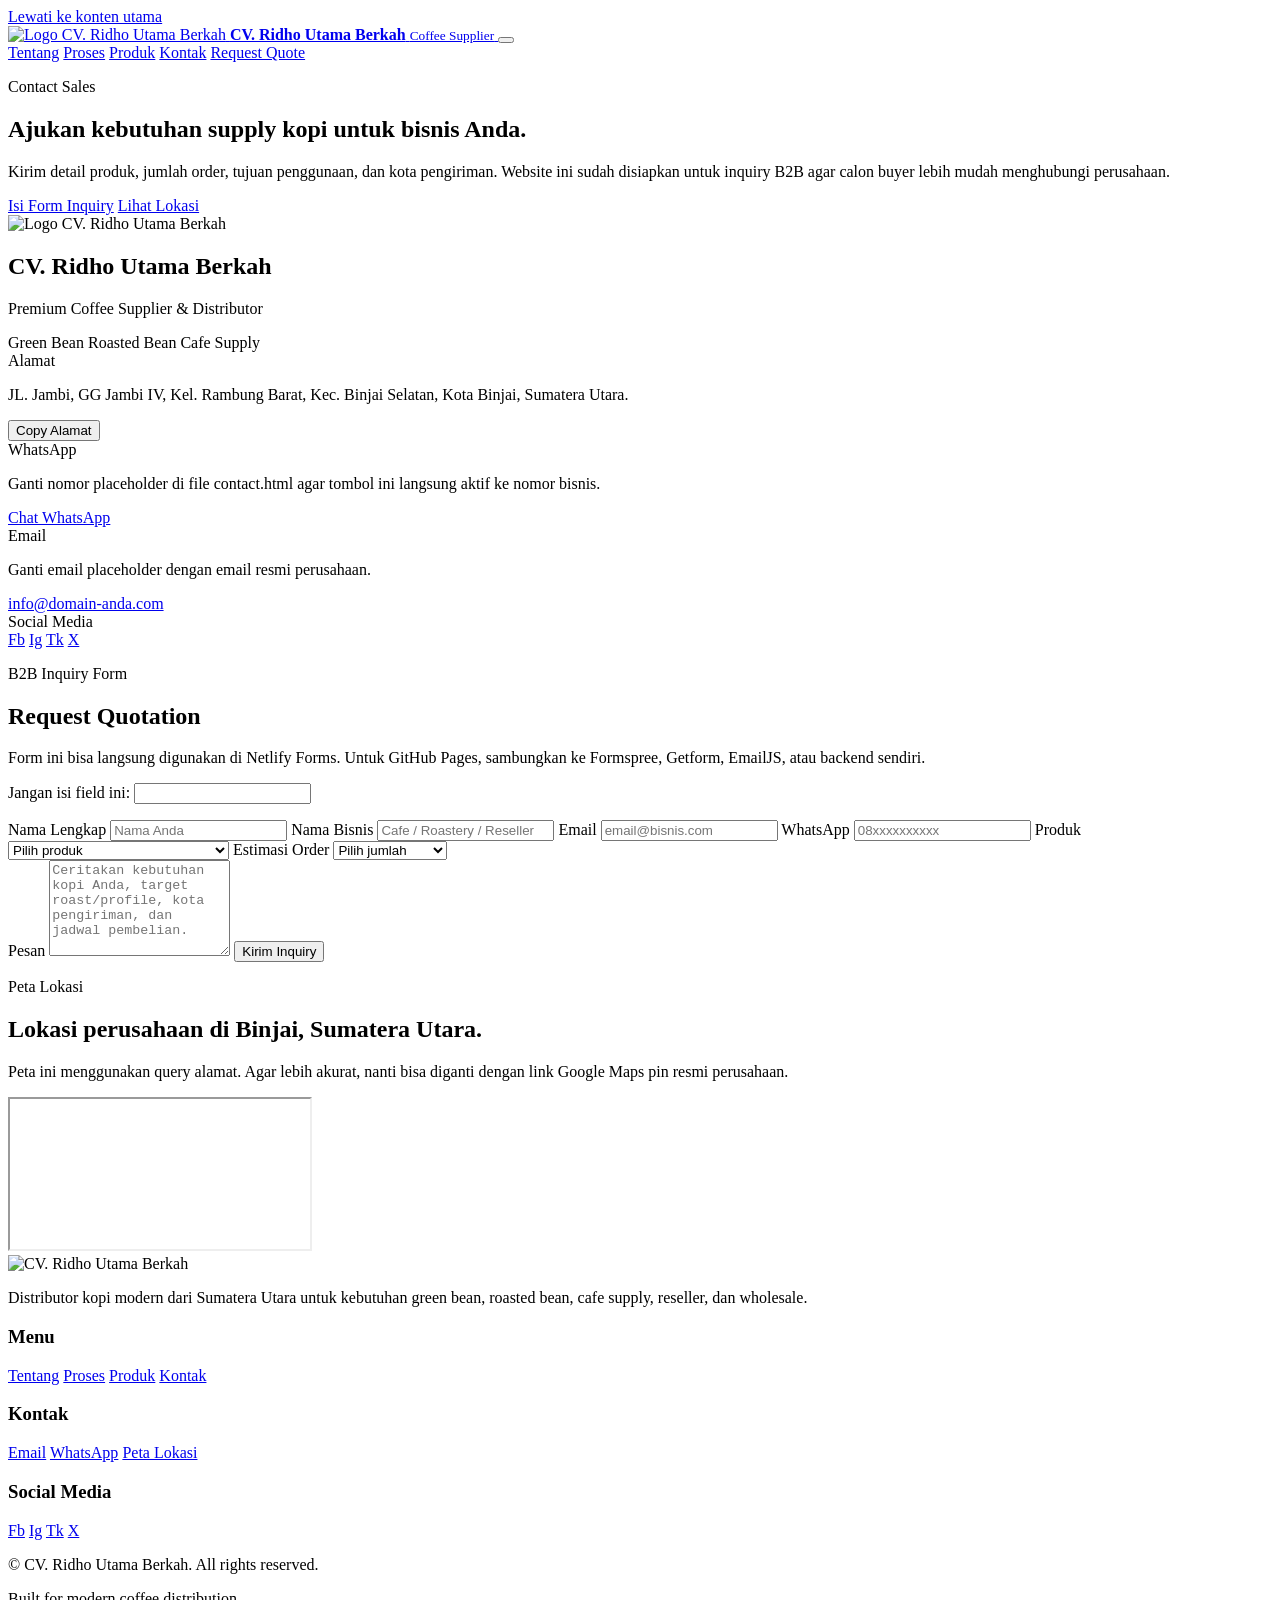
==== contact.html @ 1b7e78dc "Add files via upload" ====
<!doctype html>
<html lang="id">
<head>
  <meta charset="utf-8">
  <meta name="viewport" content="width=device-width, initial-scale=1">
  <title>Kontak CV. Ridho Utama Berkah | Supplier & Distributor Kopi</title>
  <meta name="description" content="Hubungi CV. Ridho Utama Berkah untuk inquiry green bean, roasted bean, cafe supply, reseller, wholesale, dan kebutuhan distribusi kopi dari Sumatera Utara.">
  <meta name="robots" content="index, follow">
  <meta name="theme-color" content="#090503">
  <link rel="canonical" href="https://domain-anda.com/contact.html">
  <link rel="icon" type="image/png" sizes="32x32" href="assets/images/favicon-32.png">
  <link rel="apple-touch-icon" href="assets/images/apple-touch-icon.png">
  <link rel="manifest" href="site.webmanifest">
  <meta property="og:type" content="website">
  <meta property="og:title" content="Kontak CV. Ridho Utama Berkah">
  <meta property="og:description" content="Ajukan kebutuhan supply kopi untuk cafe, roastery, reseller, dan wholesale.">
  <meta property="og:image" content="assets/images/og-image.jpg">
  <link rel="preconnect" href="https://fonts.googleapis.com">
  <link rel="preconnect" href="https://fonts.gstatic.com" crossorigin>
  <link href="https://fonts.googleapis.com/css2?family=Manrope:wght@400;500;600;700;800&family=Playfair+Display:wght@700;800&display=swap" rel="stylesheet">
  <link rel="stylesheet" href="assets/css/styles.css">
</head>
<body class="contact-page">
  <a class="skip-link" href="#konten">Lewati ke konten utama</a>
  <div class="noise" aria-hidden="true"></div>
  <div class="cursor-glow" aria-hidden="true"></div>
  <div class="scroll-progress" aria-hidden="true"><span></span></div>

  <header class="site-header" id="siteHeader">
    <nav class="navbar container" aria-label="Navigasi utama">
      <a class="brand" href="index.html" aria-label="CV. Ridho Utama Berkah home">
        <img src="assets/images/logo-navbar.png" alt="Logo CV. Ridho Utama Berkah" width="54" height="54">
        <span>
          <strong>CV. Ridho Utama Berkah</strong>
          <small>Coffee Supplier</small>
        </span>
      </a>

      <button class="nav-toggle" type="button" aria-label="Buka menu" aria-controls="mainMenu" aria-expanded="false">
        <span></span><span></span><span></span>
      </button>

      <div class="nav-menu" id="mainMenu">
        <a href="index.html#tentang">Tentang</a>
        <a href="index.html#proses">Proses</a>
        <a href="index.html#produk">Produk</a>
        <a href="contact.html" aria-current="page">Kontak</a>
        <a class="btn btn-small btn-outline" href="#inquiry">Request Quote</a>
      </div>
    </nav>
  </header>

  <main id="konten">
    <section class="page-hero">
      <div class="hero-beans" aria-hidden="true">
        <span></span><span></span><span></span><span></span>
      </div>
      <div class="container page-hero-grid">
        <div data-reveal="up">
          <p class="eyebrow"><span></span> Contact Sales</p>
          <h1>Ajukan kebutuhan supply kopi untuk bisnis Anda.</h1>
          <p>Kirim detail produk, jumlah order, tujuan penggunaan, dan kota pengiriman. Website ini sudah disiapkan untuk inquiry B2B agar calon buyer lebih mudah menghubungi perusahaan.</p>
          <div class="hero-actions">
            <a class="btn btn-primary magnetic" href="#inquiry">Isi Form Inquiry</a>
            <a class="btn btn-ghost magnetic" href="#map">Lihat Lokasi</a>
          </div>
        </div>
        <div class="contact-hero-card tilt-card" data-reveal="scale">
          <img src="assets/images/logo-mark.png" alt="Logo CV. Ridho Utama Berkah" width="160" height="160">
          <h2>CV. Ridho Utama Berkah</h2>
          <p>Premium Coffee Supplier & Distributor</p>
          <div class="mini-list">
            <span>Green Bean</span>
            <span>Roasted Bean</span>
            <span>Cafe Supply</span>
          </div>
        </div>
      </div>
    </section>

    <section class="section contact-section">
      <div class="container contact-layout">
        <aside class="contact-sidebar" data-reveal="up">
          <div class="contact-card">
            <span>Alamat</span>
            <p id="addressText">JL. Jambi, GG Jambi IV, Kel. Rambung Barat, Kec. Binjai Selatan, Kota Binjai, Sumatera Utara.</p>
            <button class="copy-btn" type="button" data-copy="#addressText">Copy Alamat</button>
          </div>
          <div class="contact-card">
            <span>WhatsApp</span>
            <p>Ganti nomor placeholder di file contact.html agar tombol ini langsung aktif ke nomor bisnis.</p>
            <a class="text-link" href="https://wa.me/6281234567890?text=Halo%20CV.%20Ridho%20Utama%20Berkah,%20saya%20ingin%20bertanya%20tentang%20supply%20kopi." target="_blank" rel="noopener">Chat WhatsApp</a>
          </div>
          <div class="contact-card">
            <span>Email</span>
            <p>Ganti email placeholder dengan email resmi perusahaan.</p>
            <a class="text-link" href="mailto:info@domain-anda.com">info@domain-anda.com</a>
          </div>
          <div class="contact-card">
            <span>Social Media</span>
            <div class="socials socials-large">
              <a href="#" aria-label="Facebook">Fb</a>
              <a href="#" aria-label="Instagram">Ig</a>
              <a href="#" aria-label="TikTok">Tk</a>
              <a href="#" aria-label="Twitter X">X</a>
            </div>
          </div>
        </aside>

        <section class="inquiry-panel" id="inquiry" data-reveal="up">
          <p class="eyebrow"><span></span> B2B Inquiry Form</p>
          <h2>Request Quotation</h2>
          <p>Form ini bisa langsung digunakan di Netlify Forms. Untuk GitHub Pages, sambungkan ke Formspree, Getform, EmailJS, atau backend sendiri.</p>

          <form class="inquiry-form" name="coffee-inquiry" method="POST" action="success.html" data-netlify="true" netlify-honeypot="bot-field">
            <input type="hidden" name="form-name" value="coffee-inquiry">
            <p class="hidden-field">
              <label>Jangan isi field ini: <input name="bot-field"></label>
            </p>

            <div class="form-grid">
              <label>
                Nama Lengkap
                <input type="text" name="name" placeholder="Nama Anda" required>
              </label>
              <label>
                Nama Bisnis
                <input type="text" name="business" placeholder="Cafe / Roastery / Reseller">
              </label>
              <label>
                Email
                <input type="email" name="email" placeholder="email@bisnis.com" required>
              </label>
              <label>
                WhatsApp
                <input type="tel" name="phone" placeholder="08xxxxxxxxxx" required>
              </label>
              <label>
                Produk
                <select name="product" id="productSelect" required>
                  <option value="">Pilih produk</option>
                  <option>Green Bean</option>
                  <option>Roasted Bean</option>
                  <option>Sumatra Mandheling Green Bean</option>
                  <option>Gayo Arabica</option>
                  <option>Cafe Blend</option>
                  <option>Wholesale Supply</option>
                  <option>Custom Request</option>
                </select>
              </label>
              <label>
                Estimasi Order
                <select name="quantity" required>
                  <option value="">Pilih jumlah</option>
                  <option>Di bawah 10 kg</option>
                  <option>10 - 50 kg</option>
                  <option>50 - 100 kg</option>
                  <option>100 - 500 kg</option>
                  <option>Di atas 500 kg</option>
                </select>
              </label>
            </div>

            <label>
              Pesan
              <textarea name="message" id="messageBox" rows="6" placeholder="Ceritakan kebutuhan kopi Anda, target roast/profile, kota pengiriman, dan jadwal pembelian." required></textarea>
            </label>

            <button class="btn btn-primary magnetic" type="submit">Kirim Inquiry</button>
          </form>
        </section>
      </div>
    </section>

    <section class="section map-section" id="map">
      <div class="container map-layout">
        <div class="section-header" data-reveal="up">
          <p class="eyebrow"><span></span> Peta Lokasi</p>
          <h2>Lokasi perusahaan di Binjai, Sumatera Utara.</h2>
          <p>Peta ini menggunakan query alamat. Agar lebih akurat, nanti bisa diganti dengan link Google Maps pin resmi perusahaan.</p>
        </div>
        <div class="map-frame large" data-reveal="scale">
          <iframe title="Peta lokasi CV. Ridho Utama Berkah" loading="lazy" referrerpolicy="no-referrer-when-downgrade" src="https://www.google.com/maps?q=JL.%20Jambi%20GG%20Jambi%20IV%20Rambung%20Barat%20Binjai%20Selatan%20Kota%20Binjai%20Sumatera%20Utara&output=embed"></iframe>
        </div>
      </div>
    </section>
  </main>

  <footer class="footer">
    <div class="container footer-grid">
      <div class="footer-brand">
        <img src="assets/images/footer-logo.png" alt="CV. Ridho Utama Berkah" width="220" height="56">
        <p>Distributor kopi modern dari Sumatera Utara untuk kebutuhan green bean, roasted bean, cafe supply, reseller, dan wholesale.</p>
      </div>
      <div>
        <h3>Menu</h3>
        <a href="index.html#tentang">Tentang</a>
        <a href="index.html#proses">Proses</a>
        <a href="index.html#produk">Produk</a>
        <a href="contact.html">Kontak</a>
      </div>
      <div>
        <h3>Kontak</h3>
        <a href="mailto:info@domain-anda.com">Email</a>
        <a href="https://wa.me/6281234567890" target="_blank" rel="noopener">WhatsApp</a>
        <a href="#map">Peta Lokasi</a>
      </div>
      <div>
        <h3>Social Media</h3>
        <div class="socials">
          <a href="#" aria-label="Facebook">Fb</a>
          <a href="#" aria-label="Instagram">Ig</a>
          <a href="#" aria-label="TikTok">Tk</a>
          <a href="#" aria-label="Twitter X">X</a>
        </div>
      </div>
    </div>
    <div class="container footer-bottom">
      <p>&copy; <span id="year"></span> CV. Ridho Utama Berkah. All rights reserved.</p>
      <p>Built for modern coffee distribution.</p>
    </div>
  </footer>

  <script src="assets/js/main.js" defer></script>
</body>
</html>
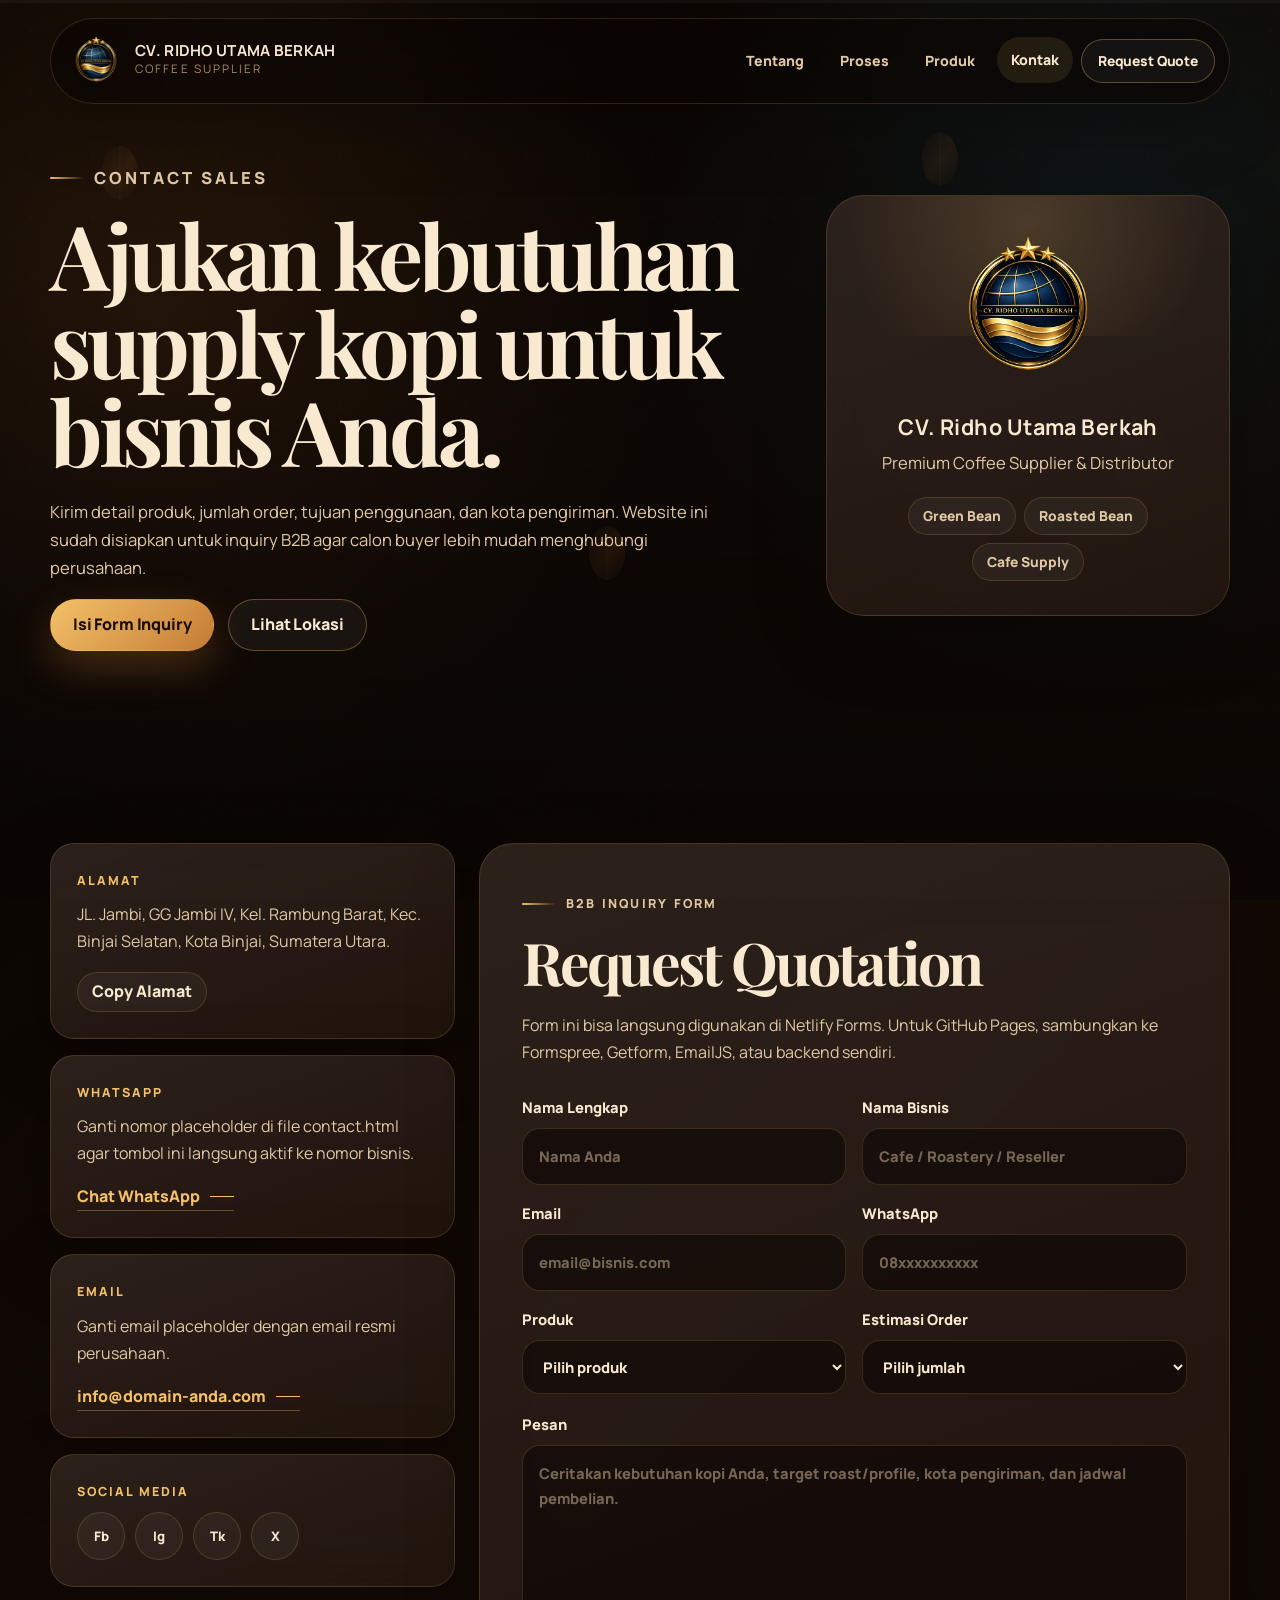
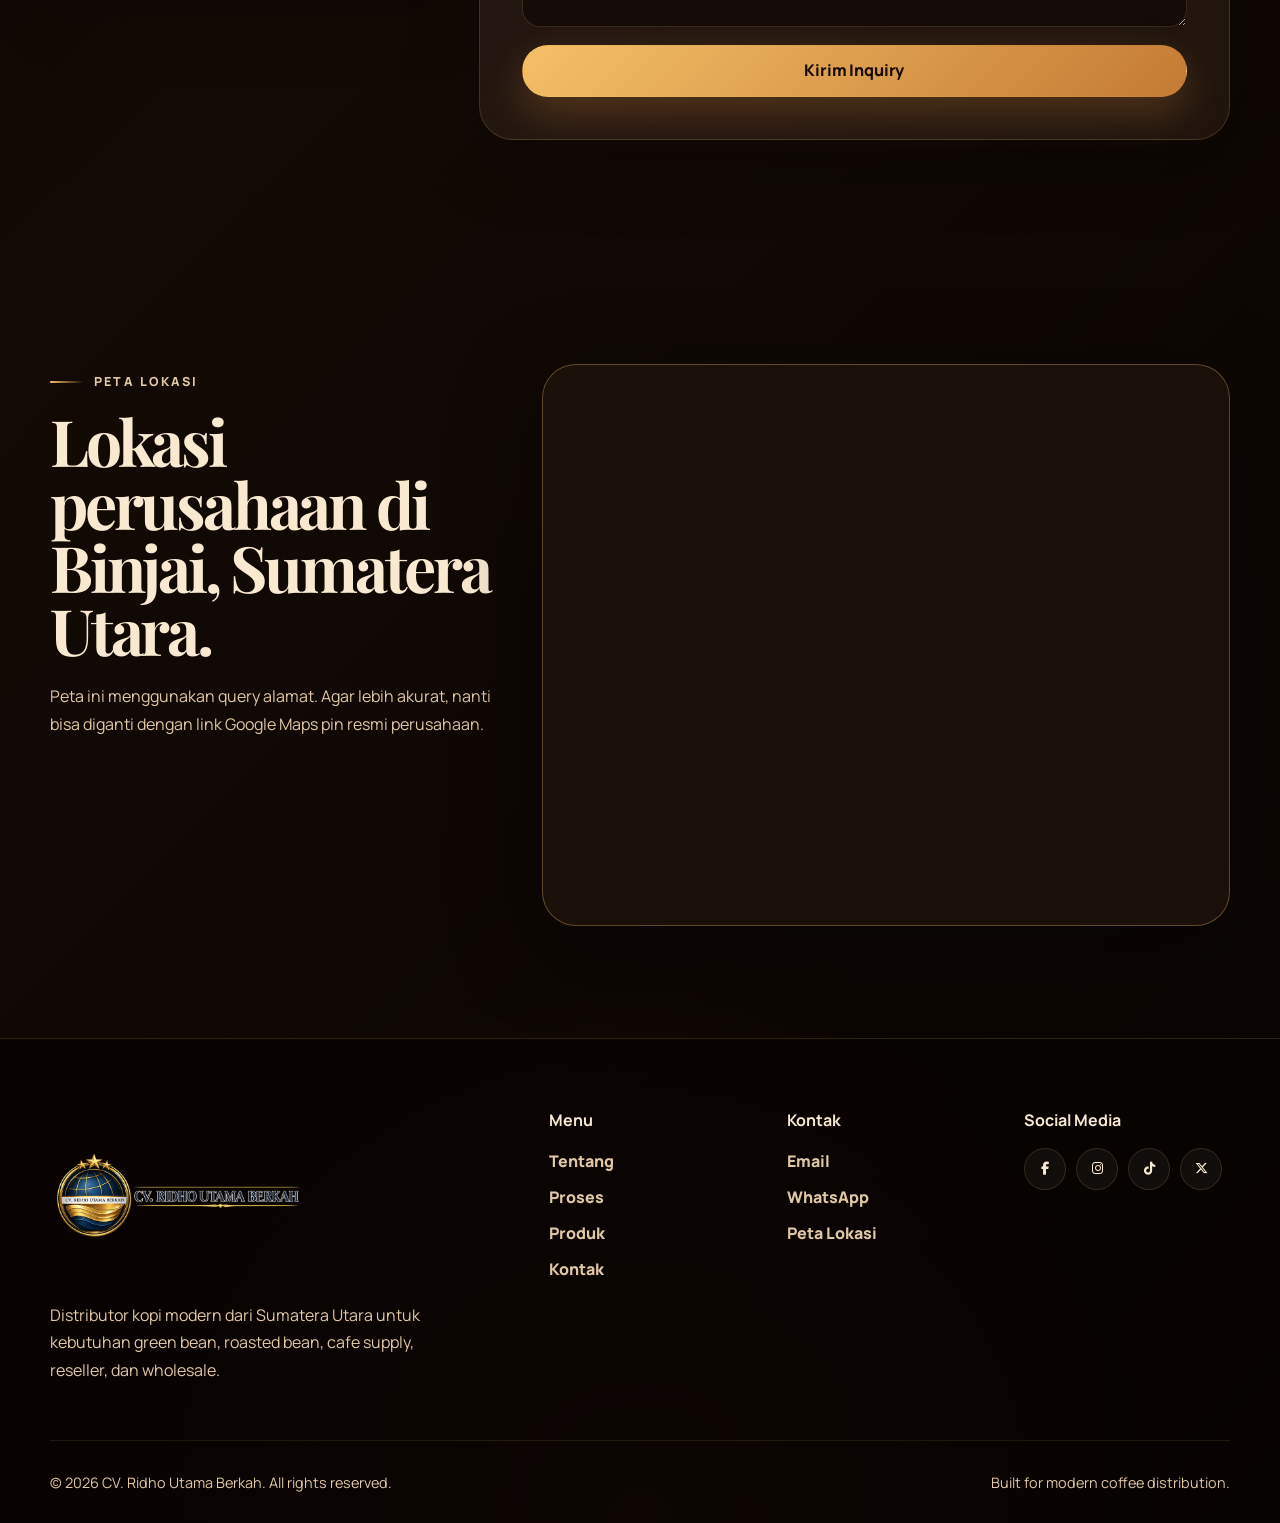
==== commit 54fc1dd3: "Update contact.html" ====
--- a/contact.html
+++ b/contact.html
@@ -19,6 +19,7 @@
   <link rel="preconnect" href="https://fonts.gstatic.com" crossorigin>
   <link href="https://fonts.googleapis.com/css2?family=Manrope:wght@400;500;600;700;800&family=Playfair+Display:wght@700;800&display=swap" rel="stylesheet">
   <link rel="stylesheet" href="assets/css/styles.css">
+  <link rel="stylesheet"href="https://cdnjs.cloudflare.com/ajax/libs/font-awesome/6.5.2/css/all.min.css">
 </head>
 <body class="contact-page">
   <a class="skip-link" href="#konten">Lewati ke konten utama</a>
@@ -208,10 +209,10 @@
       <div>
         <h3>Social Media</h3>
         <div class="socials">
-          <a href="#" aria-label="Facebook">Fb</a>
-          <a href="#" aria-label="Instagram">Ig</a>
-          <a href="#" aria-label="TikTok">Tk</a>
-          <a href="#" aria-label="Twitter X">X</a>
+        <a href="https://facebook.com" target="_blank"><i class="fab fa-facebook-f"></i></a>
+        <a href="https://instagram.com" target="_blank"><i class="fab fa-instagram"></i></a>
+        <a href="https://tiktok.com" target="_blank"><i class="fab fa-tiktok"></i></a>
+        <a href="https://x.com" target="_blank"><i class="fa-brands fa-x-twitter"></i></a>
         </div>
       </div>
     </div>
--- a/assets/css/styles.css
+++ b/assets/css/styles.css
@@ -0,0 +1,1873 @@
+:root {
+  --bg: #090503;
+  --bg-soft: #120905;
+  --panel: rgba(31, 17, 10, 0.78);
+  --panel-solid: #1b0f09;
+  --panel-2: rgba(46, 26, 15, 0.76);
+  --coffee: #3b2114;
+  --coffee-2: #5b321d;
+  --caramel: #c47a34;
+  --gold: #f4c067;
+  --cream: #f8e9d0;
+  --cream-soft: #e1c8a5;
+  --muted: #aa8a68;
+  --line: rgba(244, 192, 103, 0.16);
+  --line-strong: rgba(244, 192, 103, 0.32);
+  --teal: #0d6c83;
+  --teal-soft: #67d2e5;
+  --danger: #ff735c;
+  --shadow: 0 24px 90px rgba(0, 0, 0, 0.42);
+  --radius-xl: 34px;
+  --radius-lg: 24px;
+  --radius-md: 16px;
+  --container: 1180px;
+  --header-height: 86px;
+}
+
+* {
+  box-sizing: border-box;
+}
+
+html {
+  scroll-behavior: smooth;
+}
+
+body {
+  margin: 0;
+  font-family: "Manrope", system-ui, -apple-system, BlinkMacSystemFont, "Segoe UI", sans-serif;
+  background:
+    radial-gradient(circle at 12% 10%, rgba(196, 122, 52, 0.18), transparent 32rem),
+    radial-gradient(circle at 86% 8%, rgba(13, 108, 131, 0.18), transparent 28rem),
+    radial-gradient(circle at 50% 100%, rgba(91, 50, 29, 0.30), transparent 34rem),
+    linear-gradient(135deg, #080402 0%, #130a05 44%, #080402 100%);
+  color: var(--cream);
+  line-height: 1.7;
+  overflow-x: hidden;
+}
+
+body::before {
+  content: "";
+  position: fixed;
+  inset: 0;
+  pointer-events: none;
+  z-index: -2;
+  background-image:
+    radial-gradient(ellipse at center, rgba(244, 192, 103, 0.035) 0 2px, transparent 2px),
+    linear-gradient(120deg, rgba(255, 255, 255, 0.022) 1px, transparent 1px);
+  background-size: 62px 62px, 96px 96px;
+  opacity: 0.62;
+}
+
+body::after {
+  content: "";
+  position: fixed;
+  inset: 0;
+  pointer-events: none;
+  z-index: -1;
+  background: linear-gradient(180deg, rgba(9, 5, 3, 0.06), rgba(9, 5, 3, 0.78));
+}
+
+img, svg, iframe {
+  max-width: 100%;
+}
+
+img {
+  display: block;
+}
+
+a {
+  color: inherit;
+  text-decoration: none;
+}
+
+button,
+input,
+select,
+textarea {
+  font: inherit;
+}
+
+button {
+  cursor: pointer;
+}
+
+::selection {
+  background: rgba(244, 192, 103, 0.28);
+  color: var(--cream);
+}
+
+.container {
+  width: min(calc(100% - 36px), var(--container));
+  margin-inline: auto;
+}
+
+.skip-link {
+  position: fixed;
+  left: 18px;
+  top: 16px;
+  z-index: 1000;
+  transform: translateY(-140%);
+  background: var(--gold);
+  color: #140905;
+  padding: 10px 14px;
+  border-radius: 999px;
+  font-weight: 800;
+}
+
+.skip-link:focus {
+  transform: translateY(0);
+}
+
+.noise {
+  position: fixed;
+  inset: 0;
+  pointer-events: none;
+  z-index: 999;
+  opacity: 0.08;
+  mix-blend-mode: overlay;
+  background-image: url("data:image/svg+xml,%3Csvg xmlns='http://www.w3.org/2000/svg' width='160' height='160' viewBox='0 0 160 160'%3E%3Cfilter id='n'%3E%3CfeTurbulence type='fractalNoise' baseFrequency='.85' numOctaves='3' stitchTiles='stitch'/%3E%3C/filter%3E%3Crect width='160' height='160' filter='url(%23n)' opacity='.65'/%3E%3C/svg%3E");
+}
+
+.cursor-glow {
+  position: fixed;
+  width: 260px;
+  height: 260px;
+  border-radius: 50%;
+  pointer-events: none;
+  z-index: 1;
+  opacity: 0;
+  transform: translate(-50%, -50%);
+  background: radial-gradient(circle, rgba(244, 192, 103, 0.12), transparent 62%);
+  transition: opacity 0.25s ease;
+}
+
+.scroll-progress {
+  position: fixed;
+  top: 0;
+  left: 0;
+  width: 100%;
+  height: 3px;
+  z-index: 998;
+  background: rgba(255, 255, 255, 0.04);
+}
+
+.scroll-progress span {
+  display: block;
+  width: 0;
+  height: 100%;
+  background: linear-gradient(90deg, var(--caramel), var(--gold), var(--teal-soft));
+  box-shadow: 0 0 24px rgba(244, 192, 103, 0.48);
+}
+
+.site-header {
+  position: fixed;
+  inset: 18px 0 auto;
+  z-index: 100;
+  transition: transform 0.28s ease;
+}
+
+.navbar {
+  height: var(--header-height);
+  border: 1px solid var(--line);
+  border-radius: 999px;
+  padding: 12px 14px 12px 18px;
+  display: flex;
+  align-items: center;
+  justify-content: space-between;
+  background: rgba(10, 5, 3, 0.58);
+  backdrop-filter: blur(24px);
+  -webkit-backdrop-filter: blur(24px);
+  box-shadow: 0 18px 70px rgba(0, 0, 0, 0.28);
+}
+
+.site-header.scrolled .navbar {
+  background: rgba(10, 5, 3, 0.82);
+  border-color: rgba(244, 192, 103, 0.23);
+}
+
+.brand {
+  display: inline-flex;
+  align-items: center;
+  gap: 12px;
+  min-width: 0;
+}
+
+.brand img {
+  width: 54px;
+  height: 54px;
+  object-fit: contain;
+  filter: drop-shadow(0 10px 24px rgba(0, 0, 0, 0.32));
+}
+
+.brand span {
+  display: grid;
+  gap: 0;
+}
+
+.brand strong {
+  font-size: 0.95rem;
+  letter-spacing: 0.02em;
+  text-transform: uppercase;
+  line-height: 1.2;
+}
+
+.brand small {
+  color: var(--muted);
+  font-size: 0.73rem;
+  letter-spacing: 0.18em;
+  text-transform: uppercase;
+}
+
+.nav-menu {
+  display: flex;
+  align-items: center;
+  gap: 8px;
+}
+
+.nav-menu > a:not(.btn) {
+  color: var(--cream-soft);
+  font-weight: 800;
+  font-size: 0.88rem;
+  padding: 11px 14px;
+  border-radius: 999px;
+  transition: color 0.2s ease, background 0.2s ease, transform 0.2s ease;
+}
+
+.nav-menu > a:not(.btn):hover,
+.nav-menu > a:not(.btn)[aria-current="page"] {
+  color: var(--cream);
+  background: rgba(244, 192, 103, 0.10);
+  transform: translateY(-1px);
+}
+
+.nav-toggle {
+  display: none;
+  width: 50px;
+  height: 50px;
+  border: 1px solid var(--line);
+  border-radius: 999px;
+  background: rgba(255, 255, 255, 0.04);
+  padding: 0;
+  position: relative;
+  z-index: 101;
+}
+
+.nav-toggle span {
+  display: block;
+  width: 20px;
+  height: 2px;
+  border-radius: 99px;
+  background: var(--cream);
+  margin: 4px auto;
+  transition: transform 0.24s ease, opacity 0.24s ease;
+}
+
+.nav-toggle.is-open span:nth-child(1) {
+  transform: translateY(6px) rotate(45deg);
+}
+
+.nav-toggle.is-open span:nth-child(2) {
+  opacity: 0;
+}
+
+.nav-toggle.is-open span:nth-child(3) {
+  transform: translateY(-6px) rotate(-45deg);
+}
+
+.btn {
+  position: relative;
+  isolation: isolate;
+  display: inline-flex;
+  align-items: center;
+  justify-content: center;
+  gap: 10px;
+  min-height: 52px;
+  padding: 0 22px;
+  border-radius: 999px;
+  border: 1px solid transparent;
+  font-weight: 900;
+  letter-spacing: -0.01em;
+  transition: transform 0.2s ease, box-shadow 0.2s ease, border-color 0.2s ease, background 0.2s ease;
+  overflow: hidden;
+}
+
+.btn::after {
+  content: "";
+  position: absolute;
+  inset: -2px;
+  z-index: -1;
+  opacity: 0;
+  background: linear-gradient(120deg, transparent 20%, rgba(255, 255, 255, 0.30), transparent 80%);
+  transform: translateX(-80%);
+}
+
+.btn:hover::after {
+  opacity: 1;
+  animation: shimmer 0.82s ease;
+}
+
+.btn:hover {
+  transform: translateY(-2px);
+}
+
+.btn-primary {
+  background: linear-gradient(135deg, var(--gold), var(--caramel));
+  color: #170b05;
+  box-shadow: 0 16px 40px rgba(196, 122, 52, 0.30);
+}
+
+.btn-primary:hover {
+  box-shadow: 0 20px 60px rgba(196, 122, 52, 0.38);
+}
+
+.btn-ghost,
+.btn-outline {
+  color: var(--cream);
+  border-color: var(--line-strong);
+  background: rgba(255, 255, 255, 0.045);
+}
+
+.btn-ghost:hover,
+.btn-outline:hover {
+  border-color: rgba(244, 192, 103, 0.58);
+  background: rgba(244, 192, 103, 0.09);
+}
+
+.btn-small {
+  min-height: 44px;
+  padding: 0 16px;
+  font-size: 0.86rem;
+}
+
+.section {
+  position: relative;
+  padding: 112px 0;
+}
+
+.hero {
+  position: relative;
+  min-height: 100vh;
+  display: grid;
+  align-items: center;
+  padding: 150px 0 88px;
+  overflow: hidden;
+}
+
+.hero::before {
+  content: "";
+  position: absolute;
+  inset: -20% -10% auto auto;
+  width: 720px;
+  height: 720px;
+  border-radius: 50%;
+  background: radial-gradient(circle, rgba(196, 122, 52, 0.20), transparent 66%);
+  filter: blur(2px);
+  animation: pulseGlow 6s ease-in-out infinite;
+}
+
+.hero::after {
+  content: "";
+  position: absolute;
+  left: -140px;
+  bottom: -180px;
+  width: 560px;
+  height: 560px;
+  border-radius: 50%;
+  background: radial-gradient(circle, rgba(13, 108, 131, 0.17), transparent 68%);
+  animation: pulseGlow 7s ease-in-out infinite reverse;
+}
+
+.hero-grid {
+  position: relative;
+  z-index: 2;
+  display: grid;
+  grid-template-columns: minmax(0, 1.04fr) minmax(380px, 0.96fr);
+  align-items: center;
+  gap: 58px;
+}
+
+.eyebrow {
+  display: inline-flex;
+  align-items: center;
+  gap: 10px;
+  margin: 0 0 18px;
+  color: var(--gold);
+  font-size: 0.78rem;
+  font-weight: 900;
+  text-transform: uppercase;
+  letter-spacing: 0.18em;
+}
+
+.eyebrow span {
+  width: 34px;
+  height: 2px;
+  border-radius: 99px;
+  background: linear-gradient(90deg, var(--gold), transparent);
+}
+
+h1, h2, h3, p {
+  margin-top: 0;
+}
+
+h1, h2 {
+  font-family: "Playfair Display", Georgia, serif;
+  color: var(--cream);
+  line-height: 0.98;
+  letter-spacing: -0.05em;
+}
+
+h1 {
+  max-width: 820px;
+  margin-bottom: 24px;
+  font-size: clamp(3.35rem, 8vw, 6.9rem);
+}
+
+h2 {
+  margin-bottom: 22px;
+  font-size: clamp(2.35rem, 5vw, 4.8rem);
+}
+
+h3 {
+  color: var(--cream);
+  line-height: 1.18;
+  font-size: 1.24rem;
+  margin-bottom: 12px;
+}
+
+.hero-lead,
+.section-header p,
+.about-section p,
+.origin-copy p,
+.contact-copy p,
+.page-hero p,
+.inquiry-panel p,
+.contact-sidebar p,
+.map-section p,
+.quality-card p,
+.footer p {
+  color: var(--cream-soft);
+}
+
+.hero-lead {
+  max-width: 650px;
+  font-size: 1.08rem;
+  margin-bottom: 32px;
+}
+
+.hero-actions {
+  display: flex;
+  flex-wrap: wrap;
+  gap: 14px;
+  align-items: center;
+}
+
+.hero-stats {
+  display: grid;
+  grid-template-columns: repeat(3, minmax(0, 1fr));
+  gap: 12px;
+  margin-top: 42px;
+  max-width: 650px;
+}
+
+.hero-stats div {
+  min-height: 98px;
+  padding: 18px;
+  border: 1px solid var(--line);
+  border-radius: var(--radius-md);
+  background: linear-gradient(180deg, rgba(255, 255, 255, 0.07), rgba(255, 255, 255, 0.025));
+  backdrop-filter: blur(14px);
+}
+
+.hero-stats strong {
+  display: block;
+  color: var(--cream);
+  font-size: 1.5rem;
+  line-height: 1.1;
+}
+
+.hero-stats span {
+  color: var(--muted);
+  font-size: 0.82rem;
+  font-weight: 800;
+  text-transform: uppercase;
+  letter-spacing: 0.09em;
+}
+
+.hero-visual {
+  position: relative;
+  min-height: 590px;
+  display: grid;
+  place-items: center;
+  perspective: 1200px;
+}
+
+.hero-orb {
+  position: absolute;
+  border-radius: 50%;
+  filter: blur(14px);
+  opacity: 0.9;
+  pointer-events: none;
+}
+
+.hero-orb-one {
+  width: 260px;
+  height: 260px;
+  top: 8%;
+  right: 4%;
+  background: radial-gradient(circle, rgba(244, 192, 103, 0.26), transparent 68%);
+  animation: floatY 6s ease-in-out infinite;
+}
+
+.hero-orb-two {
+  width: 210px;
+  height: 210px;
+  left: 0;
+  bottom: 12%;
+  background: radial-gradient(circle, rgba(13, 108, 131, 0.30), transparent 65%);
+  animation: floatY 7s ease-in-out infinite reverse;
+}
+
+.visual-card {
+  position: relative;
+  width: min(100%, 510px);
+  aspect-ratio: 0.86;
+  border: 1px solid rgba(244, 192, 103, 0.22);
+  border-radius: 42px;
+  padding: 16px;
+  background:
+    linear-gradient(160deg, rgba(255, 255, 255, 0.12), rgba(255, 255, 255, 0.03)),
+    rgba(23, 12, 7, 0.58);
+  backdrop-filter: blur(24px);
+  box-shadow: var(--shadow);
+  transform-style: preserve-3d;
+  overflow: hidden;
+}
+
+.visual-card::before {
+  content: "";
+  position: absolute;
+  inset: -1px;
+  border-radius: inherit;
+  padding: 1px;
+  background: linear-gradient(145deg, rgba(244, 192, 103, 0.45), rgba(13, 108, 131, 0.20), transparent);
+  -webkit-mask: linear-gradient(#000 0 0) content-box, linear-gradient(#000 0 0);
+  -webkit-mask-composite: xor;
+  mask-composite: exclude;
+  pointer-events: none;
+}
+
+.visual-media {
+  position: absolute;
+  inset: 16px;
+  overflow: hidden;
+  border-radius: 32px;
+  background: #1d100a;
+}
+
+.visual-media::after {
+  content: "";
+  position: absolute;
+  inset: 0;
+  background:
+    radial-gradient(circle at 50% 45%, transparent 10%, rgba(9, 5, 3, 0.12) 42%, rgba(9, 5, 3, 0.74) 100%),
+    linear-gradient(180deg, rgba(9, 5, 3, 0.08), rgba(9, 5, 3, 0.58));
+}
+
+.visual-media img {
+  width: 100%;
+  height: 100%;
+  object-fit: cover;
+  filter: saturate(1.02) contrast(1.1) brightness(0.8);
+  transform: scale(1.04);
+}
+
+.floating-badge,
+.supply-card {
+  position: absolute;
+  z-index: 2;
+  border: 1px solid var(--line-strong);
+  background: rgba(13, 8, 5, 0.72);
+  backdrop-filter: blur(18px);
+  box-shadow: 0 16px 46px rgba(0, 0, 0, 0.32);
+}
+
+.floating-badge {
+  display: grid;
+  gap: 2px;
+  padding: 14px 16px;
+  border-radius: 18px;
+  animation: floatY 5.6s ease-in-out infinite;
+}
+
+.floating-badge span,
+.supply-card small {
+  color: var(--muted);
+  font-size: 0.72rem;
+  font-weight: 900;
+  letter-spacing: 0.13em;
+  text-transform: uppercase;
+}
+
+.floating-badge strong {
+  color: var(--cream);
+  line-height: 1.1;
+}
+
+.badge-origin {
+  top: 30px;
+  left: -8px;
+}
+
+.badge-quality {
+  right: -10px;
+  top: 44%;
+  animation-delay: -1.4s;
+}
+
+.supply-card {
+  left: 34px;
+  right: 34px;
+  bottom: 34px;
+  padding: 18px;
+  border-radius: 24px;
+}
+
+.supply-card p {
+  margin: 10px 0 0;
+  color: var(--cream-soft);
+  font-size: 0.9rem;
+}
+
+.supply-line {
+  display: grid;
+  grid-template-columns: repeat(4, 1fr);
+  gap: 8px;
+  margin-top: 12px;
+}
+
+.supply-line span {
+  height: 8px;
+  border-radius: 999px;
+  background: linear-gradient(90deg, var(--caramel), var(--gold));
+  box-shadow: 0 0 18px rgba(244, 192, 103, 0.22);
+}
+
+.supply-line span:nth-child(2) { opacity: 0.75; }
+.supply-line span:nth-child(3) { opacity: 0.55; }
+.supply-line span:nth-child(4) { opacity: 0.38; }
+
+.hero-beans {
+  position: absolute;
+  inset: 0;
+  pointer-events: none;
+  overflow: hidden;
+}
+
+.hero-beans span {
+  position: absolute;
+  width: 36px;
+  height: 54px;
+  border-radius: 50%;
+  opacity: 0.12;
+  background:
+    linear-gradient(90deg, transparent 46%, rgba(255,255,255,0.22) 48% 51%, transparent 53%),
+    linear-gradient(135deg, #5d321d, #c47a34 50%, #2a170d);
+  box-shadow: inset 10px 0 16px rgba(0, 0, 0, 0.35);
+  animation: beanDrift 12s linear infinite;
+}
+
+.hero-beans span:nth-child(1) { left: 8%; top: 20%; animation-duration: 14s; }
+.hero-beans span:nth-child(2) { left: 72%; top: 18%; animation-delay: -4s; animation-duration: 17s; }
+.hero-beans span:nth-child(3) { left: 46%; top: 72%; animation-delay: -2s; animation-duration: 15s; }
+.hero-beans span:nth-child(4) { left: 88%; top: 62%; animation-delay: -7s; animation-duration: 18s; }
+.hero-beans span:nth-child(5) { left: 24%; top: 86%; animation-delay: -5s; animation-duration: 16s; }
+
+.scroll-cue {
+  position: absolute;
+  left: 50%;
+  bottom: 24px;
+  z-index: 3;
+  transform: translateX(-50%);
+  display: grid;
+  place-items: center;
+  gap: 8px;
+  color: var(--muted);
+  font-size: 0.74rem;
+  font-weight: 900;
+  text-transform: uppercase;
+  letter-spacing: 0.16em;
+}
+
+.scroll-cue span {
+  width: 2px;
+  height: 42px;
+  border-radius: 99px;
+  background: linear-gradient(180deg, var(--gold), transparent);
+  animation: scrollCue 1.5s ease-in-out infinite;
+}
+
+.marquee-section {
+  border-block: 1px solid var(--line);
+  background: rgba(255, 255, 255, 0.035);
+  overflow: hidden;
+}
+
+.marquee-track {
+  display: flex;
+  align-items: center;
+  width: max-content;
+  min-height: 76px;
+  animation: marquee 26s linear infinite;
+}
+
+.marquee-track span {
+  padding-inline: 24px;
+  color: var(--cream);
+  font-family: "Playfair Display", Georgia, serif;
+  font-size: clamp(1.3rem, 4vw, 2.6rem);
+  font-weight: 800;
+  letter-spacing: -0.04em;
+  white-space: nowrap;
+}
+
+.marquee-track i {
+  display: block;
+  width: 12px;
+  height: 12px;
+  border-radius: 50%;
+  background: var(--gold);
+  box-shadow: 0 0 20px rgba(244, 192, 103, 0.42);
+}
+
+.section-header {
+  max-width: 760px;
+}
+
+.section-header.center {
+  margin-inline: auto;
+  text-align: center;
+}
+
+.section-header.center .eyebrow {
+  justify-content: center;
+}
+
+.section-header.split {
+  max-width: none;
+  display: grid;
+  grid-template-columns: minmax(0, 0.95fr) minmax(280px, 0.55fr);
+  gap: 34px;
+  align-items: end;
+  margin-bottom: 46px;
+}
+
+.section-header.split p:last-child {
+  margin-bottom: 28px;
+}
+
+.about-grid {
+  display: grid;
+  grid-template-columns: minmax(280px, 0.82fr) minmax(0, 1.18fr);
+  gap: 56px;
+  align-items: start;
+}
+
+.sticky-side {
+  position: sticky;
+  top: 132px;
+}
+
+.text-link {
+  display: inline-flex;
+  align-items: center;
+  color: var(--gold);
+  font-weight: 900;
+  border-bottom: 1px solid rgba(244, 192, 103, 0.32);
+}
+
+.text-link::after {
+  content: "";
+  width: 24px;
+  height: 1px;
+  margin-left: 10px;
+  background: currentColor;
+  transition: transform 0.2s ease;
+}
+
+.text-link:hover::after {
+  transform: translateX(6px);
+}
+
+.about-cards {
+  display: grid;
+  grid-template-columns: repeat(2, minmax(0, 1fr));
+  gap: 18px;
+}
+
+.info-card,
+.product-card,
+.quality-card,
+.contact-card,
+.inquiry-panel,
+.origin-panel,
+.cta-panel,
+.contact-hero-card,
+.success-card {
+  border: 1px solid var(--line);
+  background:
+    linear-gradient(160deg, rgba(255, 255, 255, 0.075), rgba(255, 255, 255, 0.025)),
+    var(--panel);
+  backdrop-filter: blur(22px);
+  box-shadow: 0 22px 70px rgba(0, 0, 0, 0.25);
+}
+
+.info-card,
+.product-card,
+.quality-card,
+.contact-card {
+  border-radius: var(--radius-lg);
+  padding: 26px;
+  position: relative;
+  overflow: hidden;
+}
+
+.info-card::before,
+.product-card::before,
+.quality-card::before,
+.contact-card::before {
+  content: "";
+  position: absolute;
+  inset: 0 0 auto;
+  height: 1px;
+  background: linear-gradient(90deg, transparent, rgba(244, 192, 103, 0.48), transparent);
+  opacity: 0;
+  transition: opacity 0.2s ease;
+}
+
+.info-card:hover::before,
+.product-card:hover::before,
+.quality-card:hover::before,
+.contact-card:hover::before {
+  opacity: 1;
+}
+
+.card-icon {
+  width: 46px;
+  height: 46px;
+  display: grid;
+  place-items: center;
+  margin-bottom: 34px;
+  border-radius: 14px;
+  background: rgba(244, 192, 103, 0.12);
+  border: 1px solid rgba(244, 192, 103, 0.18);
+  color: var(--gold);
+  font-weight: 900;
+}
+
+.info-card p,
+.product-card p,
+.product-card li,
+.quality-card p,
+.contact-card p {
+  color: var(--cream-soft);
+}
+
+.origin-panel {
+  border-radius: 42px;
+  padding: clamp(28px, 5vw, 56px);
+  display: grid;
+  grid-template-columns: minmax(0, 0.9fr) minmax(320px, 0.75fr);
+  gap: 42px;
+  align-items: center;
+  overflow: hidden;
+  position: relative;
+}
+
+.origin-panel::before {
+  content: "";
+  position: absolute;
+  right: -120px;
+  top: -160px;
+  width: 440px;
+  height: 440px;
+  border-radius: 50%;
+  background: radial-gradient(circle, rgba(13, 108, 131, 0.22), transparent 70%);
+}
+
+.origin-tags {
+  display: flex;
+  flex-wrap: wrap;
+  gap: 10px;
+  margin-top: 28px;
+}
+
+.origin-tags span,
+.mini-list span {
+  display: inline-flex;
+  align-items: center;
+  min-height: 38px;
+  border: 1px solid var(--line);
+  border-radius: 999px;
+  padding: 0 14px;
+  background: rgba(255, 255, 255, 0.045);
+  color: var(--cream-soft);
+  font-size: 0.86rem;
+  font-weight: 800;
+}
+
+.origin-map-card {
+  position: relative;
+  min-height: 380px;
+  border-radius: 34px;
+  overflow: hidden;
+  border: 1px solid rgba(244, 192, 103, 0.20);
+  background:
+    radial-gradient(circle at 62% 42%, rgba(244, 192, 103, 0.18), transparent 22%),
+    radial-gradient(circle at 34% 70%, rgba(13, 108, 131, 0.22), transparent 30%),
+    linear-gradient(135deg, #120905, #24140c 48%, #0e0704);
+  box-shadow: inset 0 0 90px rgba(0, 0, 0, 0.4);
+}
+
+.map-grid-lines {
+  position: absolute;
+  inset: 0;
+  background-image:
+    linear-gradient(rgba(244, 192, 103, 0.08) 1px, transparent 1px),
+    linear-gradient(90deg, rgba(244, 192, 103, 0.08) 1px, transparent 1px);
+  background-size: 44px 44px;
+  mask-image: radial-gradient(circle at center, black 20%, transparent 78%);
+}
+
+.map-pin {
+  position: absolute;
+  left: 50%;
+  top: 46%;
+  transform: translate(-50%, -50%);
+  display: grid;
+  place-items: center;
+  text-align: center;
+  z-index: 2;
+}
+
+.map-pin span {
+  width: 26px;
+  height: 26px;
+  border-radius: 50% 50% 50% 0;
+  transform: rotate(-45deg);
+  background: linear-gradient(135deg, var(--gold), var(--caramel));
+  box-shadow: 0 0 0 12px rgba(244, 192, 103, 0.12), 0 0 42px rgba(244, 192, 103, 0.42);
+  animation: pinPulse 1.8s ease-in-out infinite;
+}
+
+.map-pin strong,
+.map-pin small {
+  transform: translateY(18px);
+}
+
+.map-pin strong {
+  display: block;
+  font-size: 1.4rem;
+}
+
+.map-pin small {
+  color: var(--muted);
+  font-weight: 800;
+}
+
+.route-line {
+  position: absolute;
+  left: 16%;
+  right: 12%;
+  top: 62%;
+  height: 2px;
+  background: linear-gradient(90deg, transparent, var(--gold), var(--teal-soft), transparent);
+  transform: rotate(-16deg);
+  box-shadow: 0 0 24px rgba(244, 192, 103, 0.28);
+}
+
+.map-note {
+  position: absolute;
+  left: 22px;
+  bottom: 22px;
+  padding: 10px 14px;
+  border-radius: 999px;
+  background: rgba(8, 4, 2, 0.62);
+  border: 1px solid var(--line);
+  color: var(--cream-soft);
+  font-size: 0.82rem;
+  font-weight: 900;
+}
+
+.process-section {
+  overflow: hidden;
+}
+
+.process-timeline {
+  position: relative;
+  display: grid;
+  grid-template-columns: repeat(5, minmax(0, 1fr));
+  gap: 14px;
+  margin-top: 52px;
+}
+
+.process-timeline::before {
+  content: "";
+  position: absolute;
+  top: 38px;
+  left: 4%;
+  right: 4%;
+  height: 1px;
+  background: linear-gradient(90deg, transparent, rgba(244, 192, 103, 0.44), transparent);
+}
+
+.process-step {
+  position: relative;
+  z-index: 2;
+  border: 1px solid var(--line);
+  border-radius: 22px;
+  padding: 24px;
+  background: rgba(18, 9, 5, 0.62);
+  backdrop-filter: blur(16px);
+  transition: transform 0.24s ease, border-color 0.24s ease, background 0.24s ease;
+}
+
+.process-step:hover {
+  transform: translateY(-8px);
+  border-color: rgba(244, 192, 103, 0.34);
+  background: rgba(43, 24, 14, 0.72);
+}
+
+.process-step > span {
+  width: 52px;
+  height: 52px;
+  display: grid;
+  place-items: center;
+  margin-bottom: 56px;
+  border-radius: 50%;
+  background: linear-gradient(135deg, var(--gold), var(--caramel));
+  color: #170b05;
+  font-weight: 1000;
+  box-shadow: 0 0 0 8px rgba(244, 192, 103, 0.08);
+}
+
+.process-step p {
+  color: var(--cream-soft);
+  font-size: 0.92rem;
+}
+
+.product-grid {
+  display: grid;
+  grid-template-columns: repeat(4, minmax(0, 1fr));
+  gap: 18px;
+}
+
+.product-card {
+  min-height: 420px;
+  display: flex;
+  flex-direction: column;
+  transform-style: preserve-3d;
+}
+
+.product-card.featured {
+  border-color: rgba(244, 192, 103, 0.38);
+  background:
+    radial-gradient(circle at 50% 0%, rgba(244, 192, 103, 0.18), transparent 42%),
+    linear-gradient(160deg, rgba(255, 255, 255, 0.09), rgba(255, 255, 255, 0.028)),
+    var(--panel);
+}
+
+.product-top {
+  display: flex;
+  justify-content: space-between;
+  align-items: center;
+  margin-bottom: 82px;
+}
+
+.product-label {
+  min-height: 34px;
+  display: inline-flex;
+  align-items: center;
+  padding: 0 12px;
+  border-radius: 999px;
+  color: var(--gold);
+  background: rgba(244, 192, 103, 0.10);
+  border: 1px solid rgba(244, 192, 103, 0.18);
+  font-size: 0.76rem;
+  font-weight: 900;
+  text-transform: uppercase;
+  letter-spacing: 0.11em;
+}
+
+.product-dot {
+  width: 38px;
+  height: 38px;
+  border-radius: 50%;
+  background:
+    linear-gradient(90deg, transparent 46%, rgba(255,255,255,0.26) 48% 51%, transparent 53%),
+    linear-gradient(135deg, #5d321d, #c47a34 52%, #241207);
+  transform: rotate(-28deg);
+  box-shadow: inset 10px 0 16px rgba(0, 0, 0, 0.25), 0 12px 34px rgba(0, 0, 0, 0.28);
+}
+
+.product-card ul {
+  list-style: none;
+  padding: 0;
+  margin: 20px 0 26px;
+  display: grid;
+  gap: 8px;
+}
+
+.product-card li {
+  position: relative;
+  padding-left: 18px;
+  font-size: 0.92rem;
+}
+
+.product-card li::before {
+  content: "";
+  position: absolute;
+  left: 0;
+  top: 0.68em;
+  width: 7px;
+  height: 7px;
+  border-radius: 50%;
+  background: var(--gold);
+  box-shadow: 0 0 14px rgba(244, 192, 103, 0.42);
+}
+
+.product-card a {
+  margin-top: auto;
+  color: var(--gold);
+  font-weight: 900;
+}
+
+.product-card a:hover {
+  text-decoration: underline;
+  text-underline-offset: 5px;
+}
+
+.quality-grid {
+  display: grid;
+  grid-template-columns: 1.3fr repeat(3, 0.8fr);
+  gap: 18px;
+}
+
+.quality-card.large {
+  grid-row: span 2;
+  border-radius: 34px;
+  padding: 38px;
+  background:
+    radial-gradient(circle at top right, rgba(13, 108, 131, 0.18), transparent 36%),
+    radial-gradient(circle at bottom left, rgba(196, 122, 52, 0.18), transparent 40%),
+    var(--panel);
+}
+
+.quality-card strong {
+  display: block;
+  color: var(--gold);
+  font-size: 0.9rem;
+  letter-spacing: 0.14em;
+  margin-bottom: 42px;
+}
+
+.contact-preview-grid,
+.map-layout {
+  display: grid;
+  grid-template-columns: minmax(320px, 0.8fr) minmax(0, 1.2fr);
+  gap: 34px;
+  align-items: stretch;
+}
+
+.address-box {
+  margin: 28px 0;
+  border: 1px solid var(--line);
+  border-radius: 20px;
+  padding: 18px;
+  background: rgba(255, 255, 255, 0.04);
+}
+
+.address-box strong {
+  display: block;
+  color: var(--gold);
+  margin-bottom: 6px;
+}
+
+.address-box p {
+  margin: 0;
+}
+
+.map-frame {
+  min-height: 440px;
+  border-radius: 34px;
+  overflow: hidden;
+  border: 1px solid var(--line-strong);
+  background: var(--panel-solid);
+  box-shadow: var(--shadow);
+}
+
+.map-frame.large {
+  min-height: 560px;
+}
+
+.map-frame iframe {
+  display: block;
+  width: 100%;
+  height: 100%;
+  min-height: inherit;
+  border: 0;
+  filter: invert(0.88) hue-rotate(155deg) saturate(0.58) contrast(0.96) brightness(0.78);
+}
+
+.cta-panel {
+  border-radius: 42px;
+  padding: clamp(26px, 5vw, 46px);
+  display: grid;
+  grid-template-columns: auto minmax(0, 1fr) auto;
+  align-items: center;
+  gap: 28px;
+  background:
+    radial-gradient(circle at 18% 20%, rgba(244, 192, 103, 0.18), transparent 34%),
+    radial-gradient(circle at 78% 16%, rgba(13, 108, 131, 0.20), transparent 34%),
+    linear-gradient(135deg, rgba(255, 255, 255, 0.085), rgba(255, 255, 255, 0.02)),
+    var(--panel-solid);
+}
+
+.cta-panel img {
+  filter: drop-shadow(0 14px 32px rgba(0, 0, 0, 0.36));
+}
+
+.cta-panel h2 {
+  margin-bottom: 0;
+  font-size: clamp(2.1rem, 4.2vw, 4rem);
+}
+
+.footer {
+  position: relative;
+  padding: 72px 0 28px;
+  border-top: 1px solid var(--line);
+  background: rgba(7, 3, 2, 0.76);
+}
+
+.footer-grid {
+  display: grid;
+  grid-template-columns: minmax(260px, 1.25fr) repeat(3, minmax(0, 0.55fr));
+  gap: 32px;
+}
+
+.footer h3 {
+  font-size: 1rem;
+  margin-bottom: 18px;
+}
+
+.footer a {
+  display: block;
+  color: var(--cream-soft);
+  margin: 9px 0;
+  font-weight: 800;
+}
+
+.footer a:hover {
+  color: var(--gold);
+}
+
+.footer-brand img {
+  width: min(260px, 100%);
+  height: auto;
+  margin-bottom: 18px;
+}
+
+.footer-brand p {
+  max-width: 420px;
+}
+
+.socials {
+  display: flex;
+  flex-wrap: wrap;
+  gap: 10px;
+}
+
+.socials a {
+  display: grid;
+  place-items: center;
+  width: 42px;
+  height: 42px;
+  margin: 0;
+  border-radius: 50%;
+  border: 1px solid var(--line);
+  background: rgba(255, 255, 255, 0.045);
+  color: var(--cream);
+  font-size: 0.82rem;
+  font-weight: 1000;
+}
+
+.socials a:hover {
+  border-color: rgba(244, 192, 103, 0.42);
+  background: rgba(244, 192, 103, 0.12);
+}
+
+.socials-large a {
+  width: 48px;
+  height: 48px;
+}
+
+.footer-bottom {
+  display: flex;
+  justify-content: space-between;
+  gap: 18px;
+  padding-top: 30px;
+  margin-top: 40px;
+  border-top: 1px solid rgba(244, 192, 103, 0.10);
+  color: var(--muted);
+  font-size: 0.9rem;
+}
+
+.footer-bottom p {
+  margin: 0;
+}
+
+.page-hero {
+  position: relative;
+  min-height: 72vh;
+  padding: 160px 0 80px;
+  display: grid;
+  align-items: center;
+  overflow: hidden;
+}
+
+.page-hero-grid {
+  position: relative;
+  z-index: 2;
+  display: grid;
+  grid-template-columns: minmax(0, 1fr) minmax(320px, 0.55fr);
+  gap: 42px;
+  align-items: center;
+}
+
+.page-hero h1 {
+  font-size: clamp(3rem, 7vw, 6.3rem);
+}
+
+.page-hero p {
+  max-width: 680px;
+  font-size: 1.04rem;
+}
+
+.contact-hero-card {
+  border-radius: 38px;
+  padding: 34px;
+  text-align: center;
+  position: relative;
+  overflow: hidden;
+}
+
+.contact-hero-card::before {
+  content: "";
+  position: absolute;
+  inset: -80px -40px auto;
+  height: 220px;
+  background: radial-gradient(circle, rgba(244, 192, 103, 0.16), transparent 68%);
+}
+
+.contact-hero-card img {
+  margin: 0 auto 24px;
+  position: relative;
+}
+
+.contact-hero-card h2 {
+  font-family: "Manrope", sans-serif;
+  font-size: 1.35rem;
+  letter-spacing: 0.02em;
+  line-height: 1.22;
+  margin-bottom: 8px;
+}
+
+.contact-hero-card p {
+  margin-bottom: 20px;
+}
+
+.mini-list {
+  display: flex;
+  flex-wrap: wrap;
+  justify-content: center;
+  gap: 8px;
+}
+
+.contact-layout {
+  display: grid;
+  grid-template-columns: minmax(280px, 0.42fr) minmax(0, 0.78fr);
+  gap: 24px;
+  align-items: start;
+}
+
+.contact-sidebar {
+  display: grid;
+  gap: 16px;
+  position: sticky;
+  top: 132px;
+}
+
+.contact-card span {
+  display: block;
+  color: var(--gold);
+  font-size: 0.78rem;
+  font-weight: 900;
+  text-transform: uppercase;
+  letter-spacing: 0.16em;
+  margin-bottom: 10px;
+}
+
+.copy-btn {
+  min-height: 40px;
+  border: 1px solid var(--line);
+  border-radius: 999px;
+  padding: 0 14px;
+  background: rgba(255, 255, 255, 0.04);
+  color: var(--cream);
+  font-weight: 900;
+}
+
+.copy-btn:hover {
+  border-color: rgba(244, 192, 103, 0.44);
+}
+
+.inquiry-panel {
+  border-radius: 34px;
+  padding: clamp(24px, 4vw, 42px);
+  scroll-margin-top: 120px;
+}
+
+.inquiry-panel h2 {
+  font-size: clamp(2.2rem, 4.6vw, 4.2rem);
+}
+
+.inquiry-form {
+  display: grid;
+  gap: 18px;
+  margin-top: 28px;
+}
+
+.form-grid {
+  display: grid;
+  grid-template-columns: repeat(2, minmax(0, 1fr));
+  gap: 16px;
+}
+
+.inquiry-form label {
+  display: grid;
+  gap: 8px;
+  color: var(--cream);
+  font-weight: 900;
+  font-size: 0.92rem;
+}
+
+.inquiry-form input,
+.inquiry-form select,
+.inquiry-form textarea {
+  width: 100%;
+  border: 1px solid var(--line);
+  border-radius: 18px;
+  outline: none;
+  background: rgba(8, 4, 2, 0.52);
+  color: var(--cream);
+  padding: 15px 16px;
+  transition: border-color 0.18s ease, box-shadow 0.18s ease, background 0.18s ease;
+}
+
+.inquiry-form select {
+  color-scheme: dark;
+}
+
+.inquiry-form textarea {
+  resize: vertical;
+}
+
+.inquiry-form input::placeholder,
+.inquiry-form textarea::placeholder {
+  color: rgba(225, 200, 165, 0.48);
+}
+
+.inquiry-form input:focus,
+.inquiry-form select:focus,
+.inquiry-form textarea:focus {
+  border-color: rgba(244, 192, 103, 0.55);
+  box-shadow: 0 0 0 4px rgba(244, 192, 103, 0.10);
+  background: rgba(8, 4, 2, 0.72);
+}
+
+.hidden-field {
+  display: none;
+}
+
+.success-page {
+  min-height: 100vh;
+  display: grid;
+  place-items: center;
+  padding: 24px;
+}
+
+.success-wrap {
+  width: min(100%, 760px);
+}
+
+.success-card {
+  border-radius: 38px;
+  padding: clamp(28px, 6vw, 54px);
+  text-align: center;
+}
+
+.success-card img {
+  margin: 0 auto 22px;
+}
+
+.success-card h1 {
+  font-size: clamp(3rem, 8vw, 6rem);
+}
+
+.success-card p {
+  color: var(--cream-soft);
+}
+
+.center-actions {
+  justify-content: center;
+  margin-top: 28px;
+}
+
+[data-reveal] {
+  opacity: 0;
+  transition: opacity 0.8s cubic-bezier(.2,.7,.2,1), transform 0.8s cubic-bezier(.2,.7,.2,1);
+  transition-delay: var(--delay, 0s);
+}
+
+[data-reveal="up"] {
+  transform: translateY(34px);
+}
+
+[data-reveal="scale"] {
+  transform: translateY(24px) scale(0.96);
+}
+
+[data-reveal].is-visible {
+  opacity: 1;
+  transform: translateY(0) scale(1);
+}
+
+.tilt-card {
+  transform: perspective(1100px) rotateX(var(--rx, 0deg)) rotateY(var(--ry, 0deg)) translateZ(0);
+  transition: transform 0.16s ease, border-color 0.2s ease;
+}
+
+@keyframes shimmer {
+  from { transform: translateX(-80%); }
+  to { transform: translateX(80%); }
+}
+
+@keyframes pulseGlow {
+  0%, 100% { transform: scale(1); opacity: 0.78; }
+  50% { transform: scale(1.08); opacity: 1; }
+}
+
+@keyframes floatY {
+  0%, 100% { transform: translateY(0); }
+  50% { transform: translateY(-16px); }
+}
+
+@keyframes beanDrift {
+  0% { transform: translate3d(0, 0, 0) rotate(0deg); }
+  50% { transform: translate3d(26px, -42px, 0) rotate(95deg); }
+  100% { transform: translate3d(0, 0, 0) rotate(180deg); }
+}
+
+@keyframes scrollCue {
+  0%, 100% { opacity: 0.38; transform: scaleY(0.72); transform-origin: top; }
+  50% { opacity: 1; transform: scaleY(1); }
+}
+
+@keyframes marquee {
+  from { transform: translateX(0); }
+  to { transform: translateX(-50%); }
+}
+
+@keyframes pinPulse {
+  0%, 100% { box-shadow: 0 0 0 10px rgba(244, 192, 103, 0.10), 0 0 36px rgba(244, 192, 103, 0.34); }
+  50% { box-shadow: 0 0 0 18px rgba(244, 192, 103, 0.04), 0 0 56px rgba(244, 192, 103, 0.52); }
+}
+
+@media (max-width: 1080px) {
+  :root { --header-height: 78px; }
+
+  .brand strong { font-size: 0.82rem; }
+  .brand small { font-size: 0.68rem; }
+
+  .hero-grid,
+  .about-grid,
+  .origin-panel,
+  .contact-preview-grid,
+  .map-layout,
+  .page-hero-grid,
+  .contact-layout {
+    grid-template-columns: 1fr;
+  }
+
+  .hero-visual {
+    min-height: 540px;
+  }
+
+  .visual-card {
+    max-width: 540px;
+  }
+
+  .sticky-side,
+  .contact-sidebar {
+    position: static;
+  }
+
+  .process-timeline,
+  .product-grid,
+  .quality-grid {
+    grid-template-columns: repeat(2, minmax(0, 1fr));
+  }
+
+  .process-timeline::before {
+    display: none;
+  }
+
+  .section-header.split {
+    grid-template-columns: 1fr;
+  }
+
+  .quality-card.large {
+    grid-row: auto;
+    grid-column: 1 / -1;
+  }
+
+  .footer-grid {
+    grid-template-columns: repeat(2, minmax(0, 1fr));
+  }
+}
+
+@media (max-width: 820px) {
+  .container {
+    width: min(calc(100% - 28px), var(--container));
+  }
+
+  .site-header {
+    inset: 12px 0 auto;
+  }
+
+  .navbar {
+    border-radius: 28px;
+    padding: 12px;
+  }
+
+  .brand img {
+    width: 48px;
+    height: 48px;
+  }
+
+  .brand span {
+    max-width: 205px;
+  }
+
+  .nav-toggle {
+    display: block;
+  }
+
+  .nav-menu {
+    position: absolute;
+    left: 0;
+    right: 0;
+    top: calc(100% + 10px);
+    display: grid;
+    gap: 8px;
+    padding: 14px;
+    border: 1px solid var(--line);
+    border-radius: 26px;
+    background: rgba(10, 5, 3, 0.94);
+    backdrop-filter: blur(24px);
+    box-shadow: var(--shadow);
+    opacity: 0;
+    visibility: hidden;
+    transform: translateY(-8px) scale(0.98);
+    transition: opacity 0.2s ease, visibility 0.2s ease, transform 0.2s ease;
+  }
+
+  .nav-menu.is-open {
+    opacity: 1;
+    visibility: visible;
+    transform: translateY(0) scale(1);
+  }
+
+  .nav-menu > a:not(.btn),
+  .nav-menu .btn {
+    width: 100%;
+    justify-content: flex-start;
+    min-height: 48px;
+  }
+
+  .hero {
+    min-height: auto;
+    padding: 132px 0 72px;
+  }
+
+  h1 {
+    font-size: clamp(3rem, 14vw, 4.9rem);
+  }
+
+  .hero-stats,
+  .about-cards,
+  .process-timeline,
+  .product-grid,
+  .quality-grid,
+  .form-grid {
+    grid-template-columns: 1fr;
+  }
+
+  .hero-stats div {
+    min-height: auto;
+  }
+
+  .hero-visual {
+    min-height: 450px;
+  }
+
+  .visual-card {
+    width: min(100%, 430px);
+    border-radius: 34px;
+  }
+
+  .badge-origin {
+    left: 10px;
+  }
+
+  .badge-quality {
+    right: 10px;
+  }
+
+  .supply-card {
+    left: 24px;
+    right: 24px;
+    bottom: 24px;
+  }
+
+  .section {
+    padding: 82px 0;
+  }
+
+  .origin-panel,
+  .cta-panel,
+  .inquiry-panel {
+    border-radius: 28px;
+  }
+
+  .origin-map-card {
+    min-height: 320px;
+  }
+
+  .process-step > span {
+    margin-bottom: 28px;
+  }
+
+  .product-card {
+    min-height: 360px;
+  }
+
+  .product-top {
+    margin-bottom: 48px;
+  }
+
+  .map-frame,
+  .map-frame.large {
+    min-height: 380px;
+    border-radius: 26px;
+  }
+
+  .cta-panel {
+    grid-template-columns: 1fr;
+    text-align: center;
+    justify-items: center;
+  }
+
+  .footer-grid {
+    grid-template-columns: 1fr;
+  }
+
+  .footer-bottom {
+    display: grid;
+  }
+}
+
+@media (max-width: 520px) {
+  body {
+    line-height: 1.64;
+  }
+
+  .brand strong {
+    font-size: 0.76rem;
+  }
+
+  .brand small {
+    display: none;
+  }
+
+  .hero-actions,
+  .center-actions {
+    display: grid;
+    grid-template-columns: 1fr;
+  }
+
+  .btn {
+    width: 100%;
+  }
+
+  .hero-visual {
+    min-height: 390px;
+  }
+
+  .floating-badge {
+    padding: 10px 12px;
+    font-size: 0.8rem;
+  }
+
+  .badge-quality {
+    top: 38%;
+  }
+
+  .supply-card {
+    display: none;
+  }
+
+  .page-hero {
+    min-height: auto;
+    padding: 132px 0 62px;
+  }
+
+  .contact-hero-card {
+    padding: 24px;
+    border-radius: 28px;
+  }
+
+  .footer-brand img {
+    max-width: 230px;
+  }
+}
+
+@media (prefers-reduced-motion: reduce) {
+  html {
+    scroll-behavior: auto;
+  }
+
+  *, *::before, *::after {
+    animation-duration: 0.001ms !important;
+    animation-iteration-count: 1 !important;
+    transition-duration: 0.001ms !important;
+  }
+
+  [data-reveal] {
+    opacity: 1 !important;
+    transform: none !important;
+  }
+
+  .cursor-glow {
+    display: none;
+  }
+}
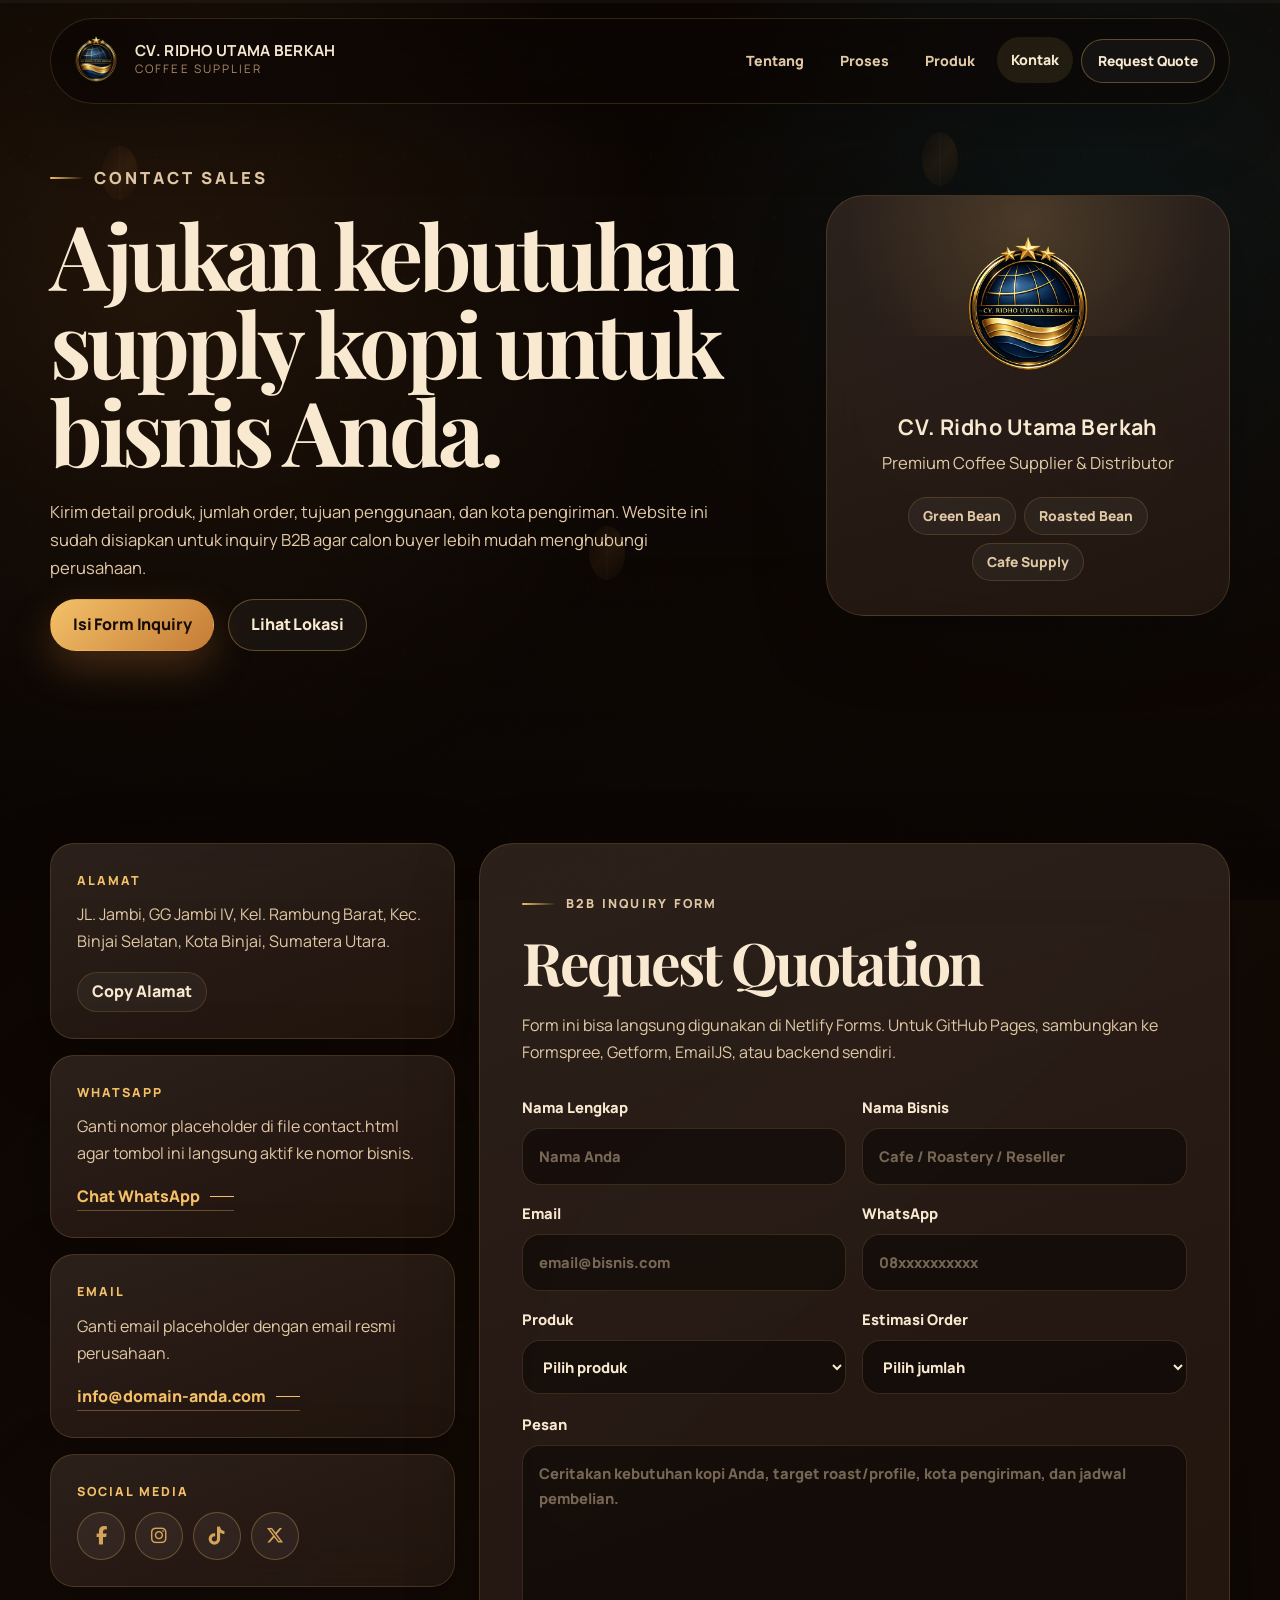
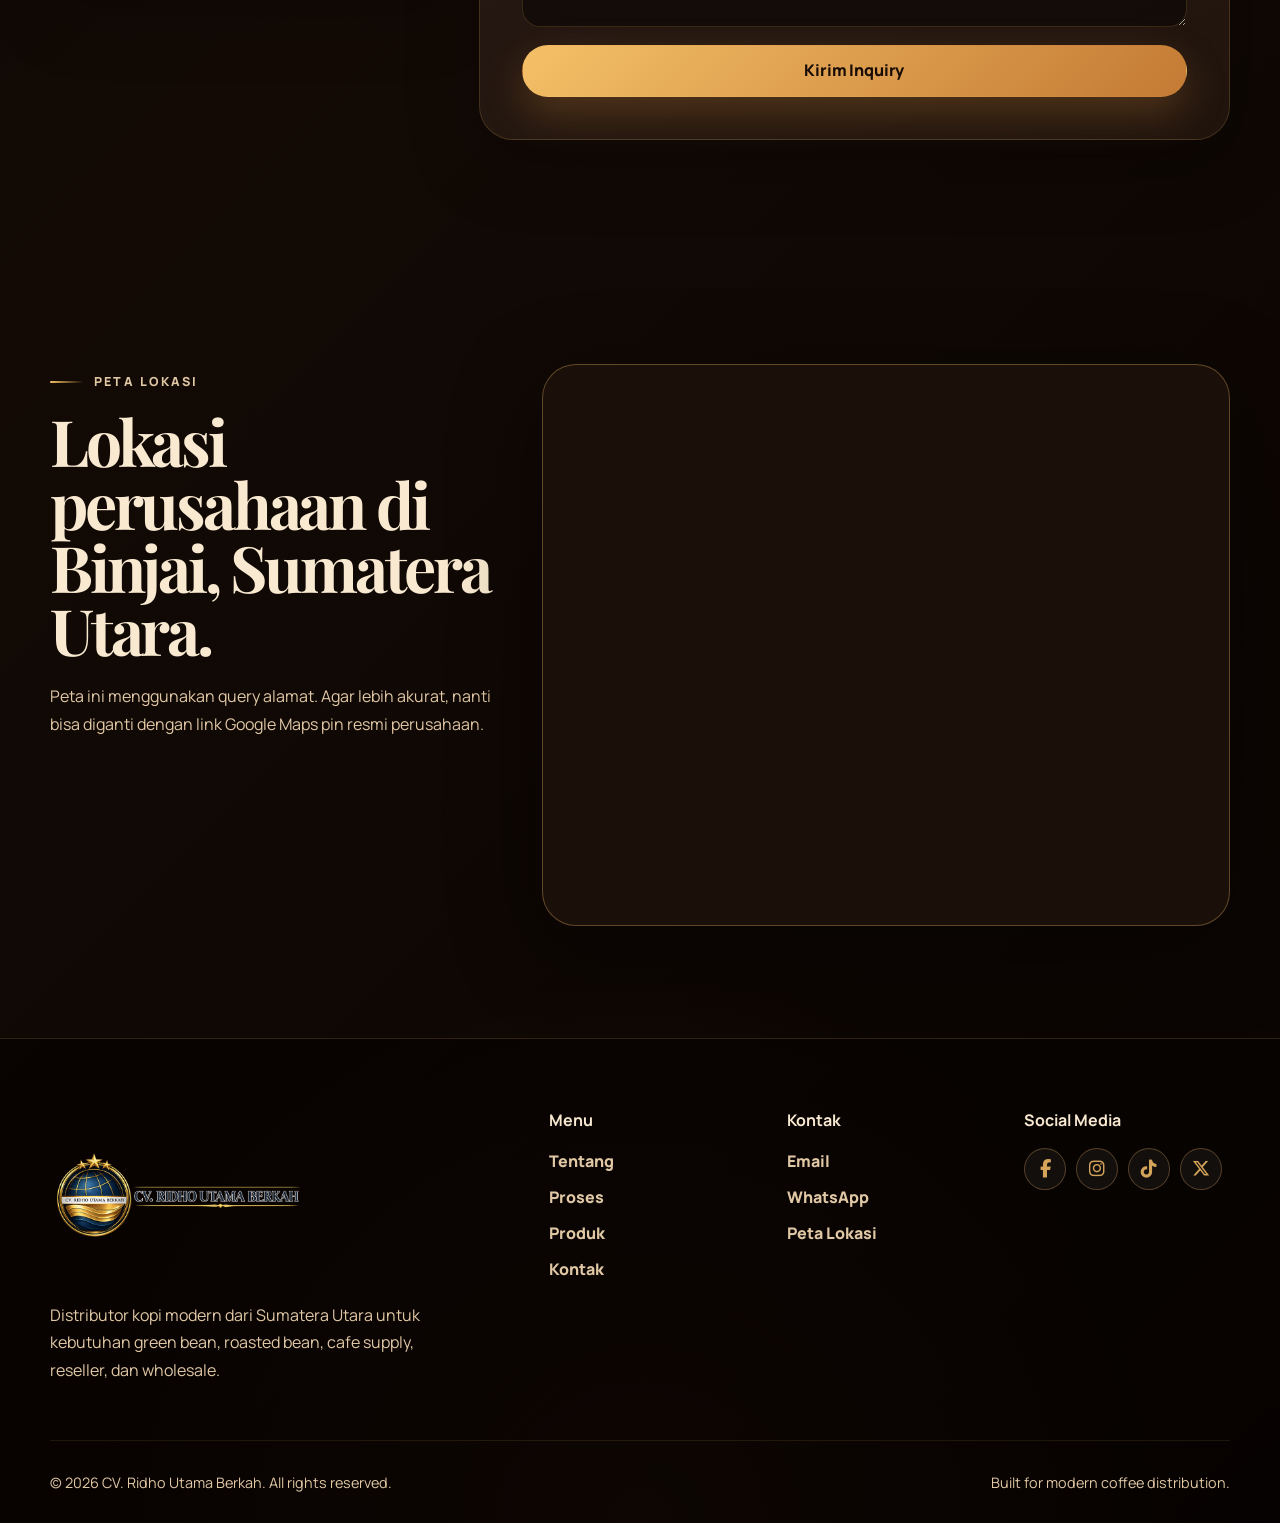
==== commit 7efddc5d: "Update social media links in contact.html" ====
--- a/contact.html
+++ b/contact.html
@@ -100,10 +100,10 @@
           <div class="contact-card">
             <span>Social Media</span>
             <div class="socials socials-large">
-              <a href="#" aria-label="Facebook">Fb</a>
-              <a href="#" aria-label="Instagram">Ig</a>
-              <a href="#" aria-label="TikTok">Tk</a>
-              <a href="#" aria-label="Twitter X">X</a>
+            <a href="https://facebook.com" target="_blank"><i class="fab fa-facebook-f"></i></a>
+            <a href="https://instagram.com" target="_blank"><i class="fab fa-instagram"></i></a>
+            <a href="https://tiktok.com" target="_blank"><i class="fab fa-tiktok"></i></a>
+            <a href="https://x.com" target="_blank"><i class="fa-brands fa-x-twitter"></i></a>
             </div>
           </div>
         </aside>
--- a/assets/css/styles.css
+++ b/assets/css/styles.css
@@ -1293,18 +1293,27 @@
   height: 42px;
   margin: 0;
   border-radius: 50%;
-  border: 1px solid var(--line);
-  background: rgba(255, 255, 255, 0.045);
-  color: var(--cream);
-  font-size: 0.82rem;
-  font-weight: 1000;
+
+  border: 1px solid rgba(212, 164, 90, 0.35);
+  background: rgba(255, 255, 255, 0.05);
+
+  color: #D4A45A;
+  font-size: 18px;
+
+  transition: all .35s ease;
 }
 
 .socials a:hover {
-  border-color: rgba(244, 192, 103, 0.42);
-  background: rgba(244, 192, 103, 0.12);
-}
-
+  transform: translateY(-4px);
+
+  border-color: #D4A45A;
+  background: #D4A45A;
+  color: #fff;
+
+  box-shadow:
+    0 0 15px rgba(212, 164, 90, .4),
+    0 0 30px rgba(212, 164, 90, .15);
+}
 .socials-large a {
   width: 48px;
   height: 48px;
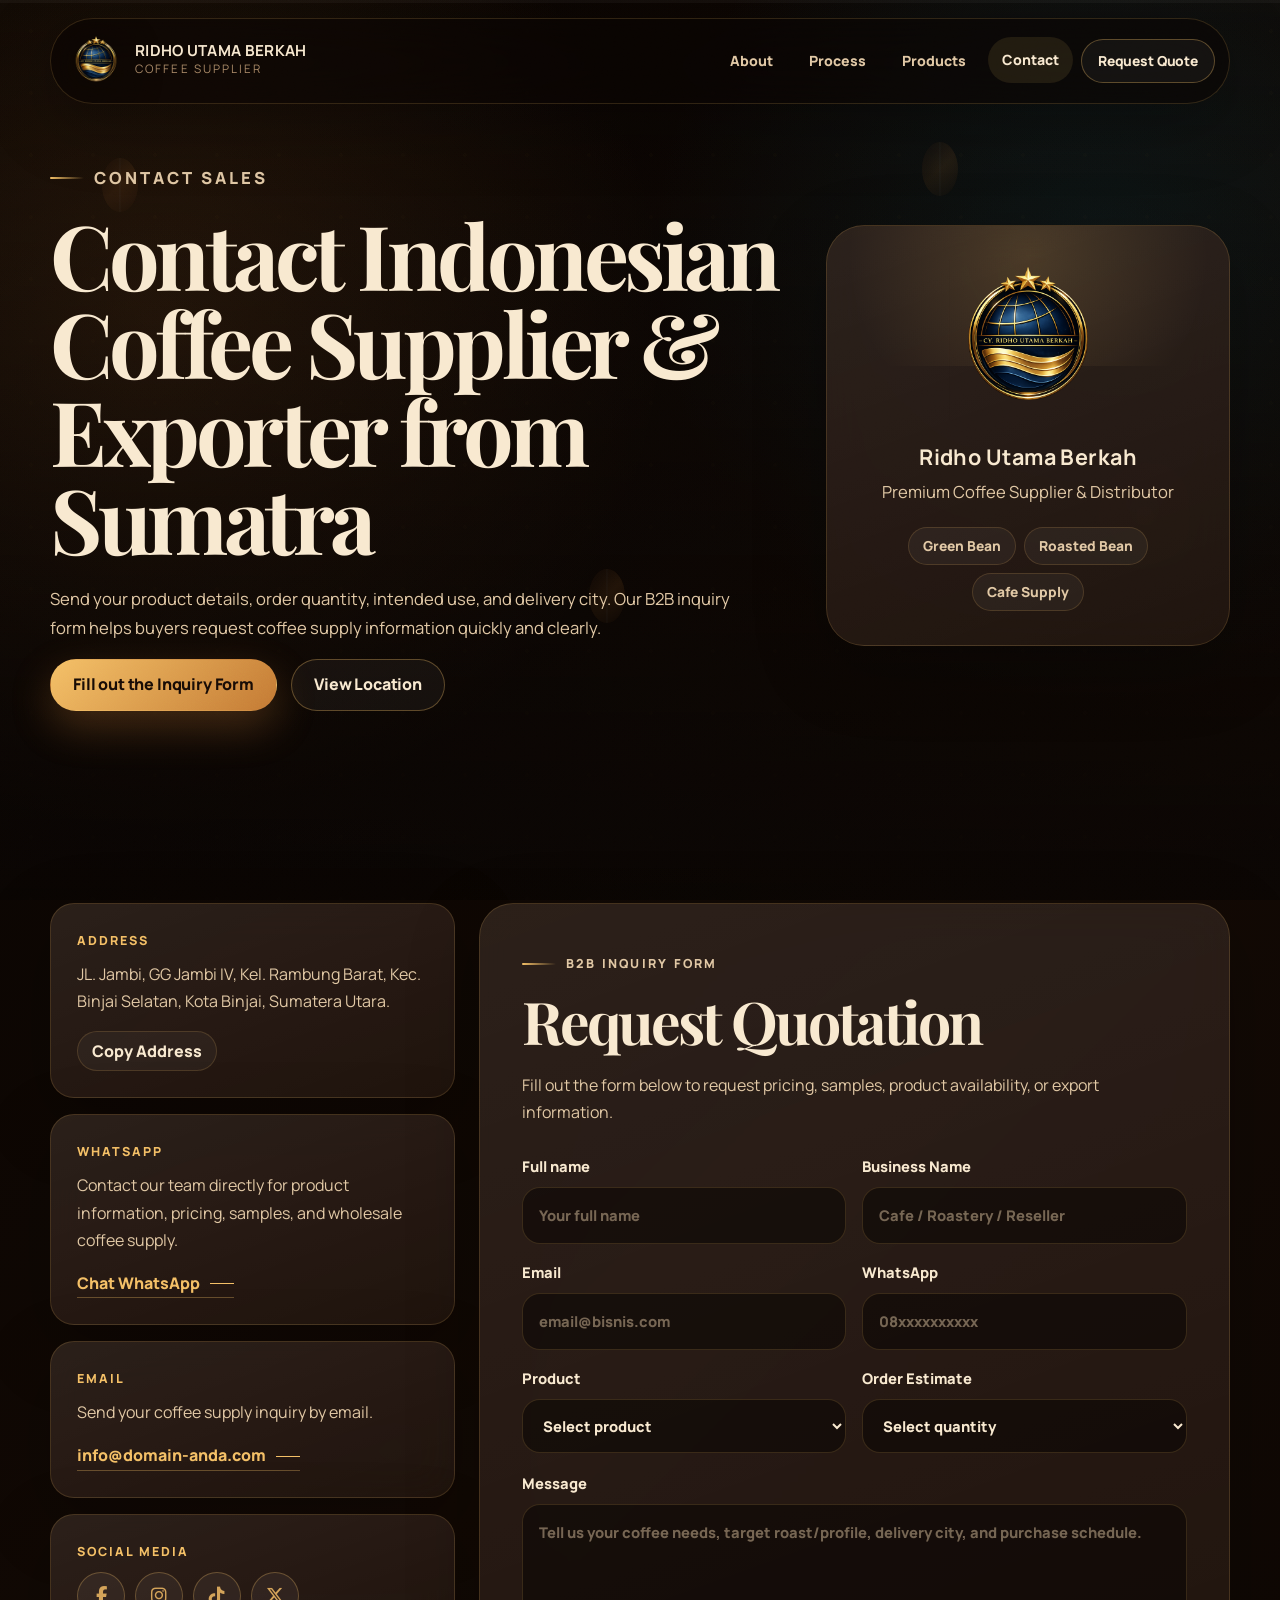
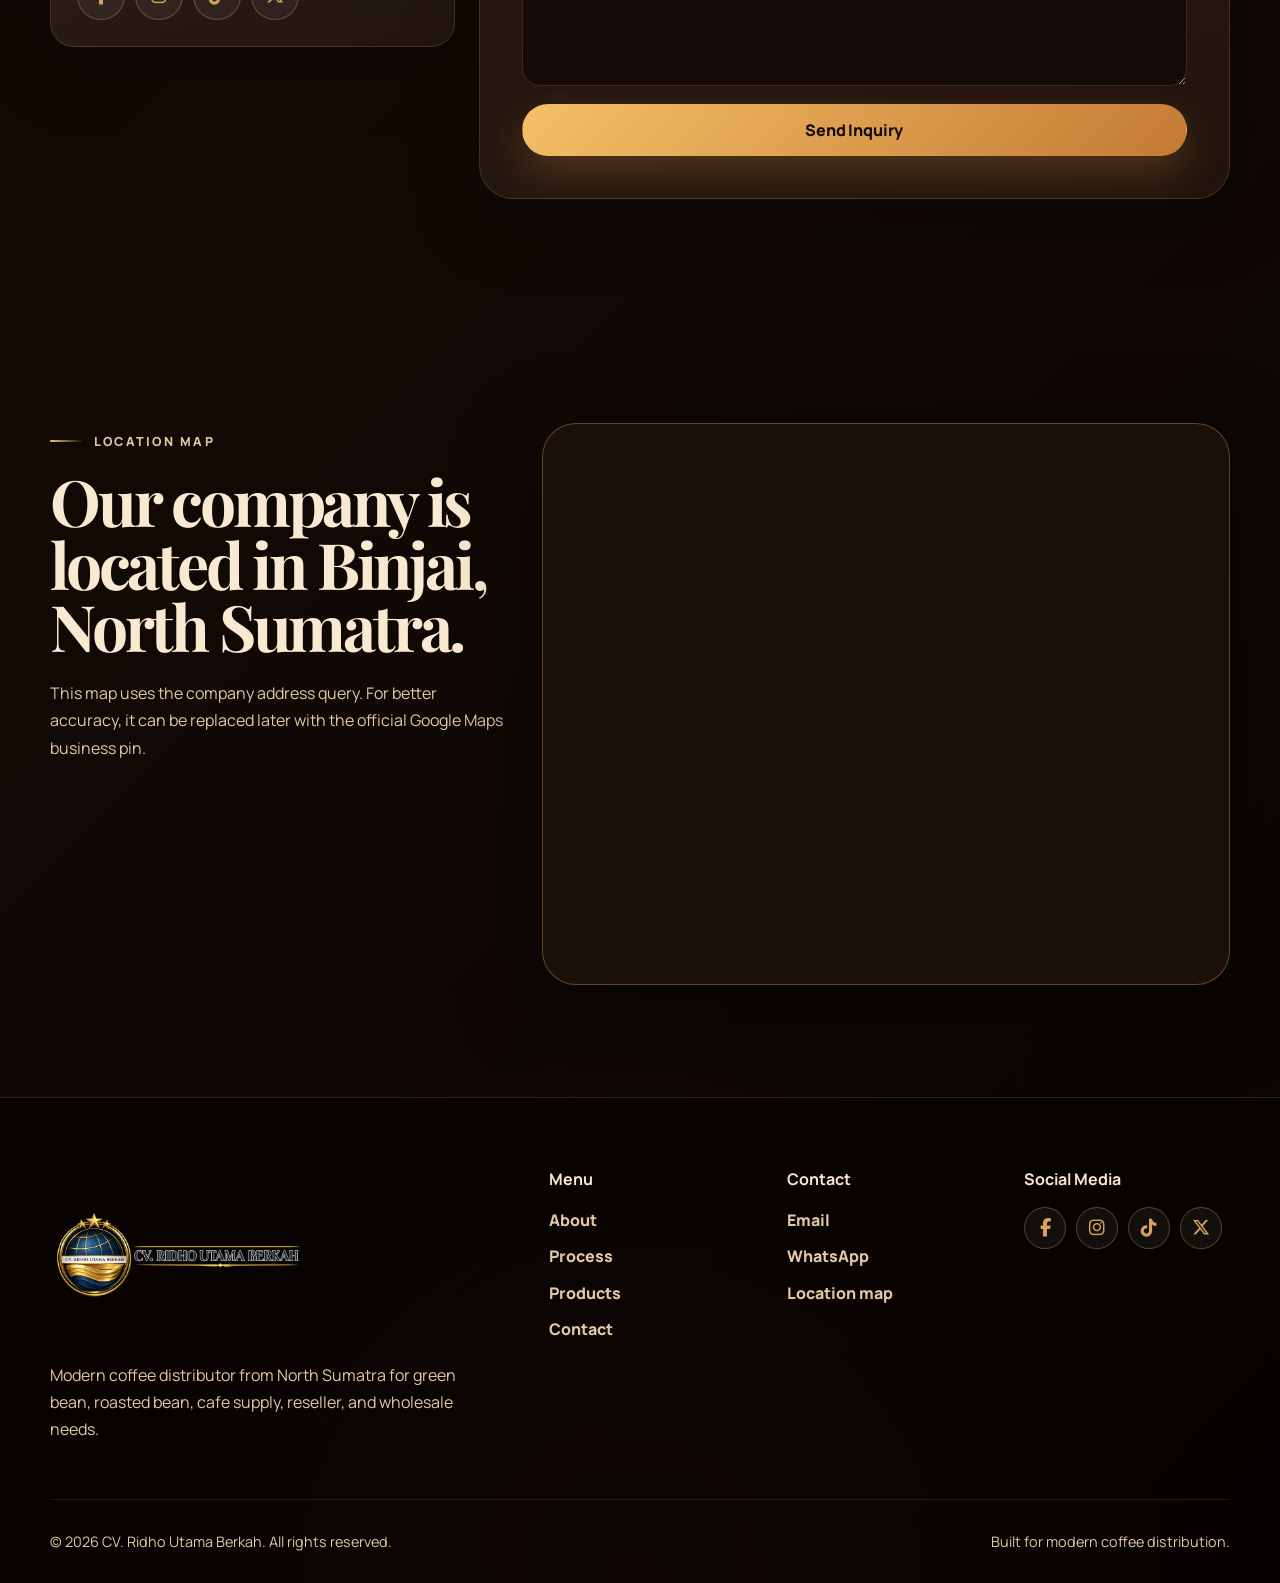
==== commit 96451b00: "Update contact.html" ====
--- a/contact.html
+++ b/contact.html
@@ -1,57 +1,58 @@
 <!doctype html>
-<html lang="id">
+<html lang="en">
 <head>
   <meta charset="utf-8">
   <meta name="viewport" content="width=device-width, initial-scale=1">
-  <title>Kontak CV. Ridho Utama Berkah | Supplier & Distributor Kopi</title>
-  <meta name="description" content="Hubungi CV. Ridho Utama Berkah untuk inquiry green bean, roasted bean, cafe supply, reseller, wholesale, dan kebutuhan distribusi kopi dari Sumatera Utara.">
+  <title>Contact Ridho Utama Berkah | Sumatra Coffee Exporter & Supplier</title>
+  <meta name="description" content="Get in touch with Ridho Utama Berkah, a trusted Sumatra coffee exporter and supplier. Request product information, pricing, samples, and export services for Arabica and Robusta coffee beans.">
   <meta name="robots" content="index, follow">
   <meta name="theme-color" content="#090503">
-  <link rel="canonical" href="https://domain-anda.com/contact.html">
+  <link rel="canonical" href="https://ridhoutama01233.github.io/ridhoutamaberkah/contact.html">
   <link rel="icon" type="image/png" sizes="32x32" href="assets/images/favicon-32.png">
   <link rel="apple-touch-icon" href="assets/images/apple-touch-icon.png">
   <link rel="manifest" href="site.webmanifest">
   <meta property="og:type" content="website">
-  <meta property="og:title" content="Kontak CV. Ridho Utama Berkah">
-  <meta property="og:description" content="Ajukan kebutuhan supply kopi untuk cafe, roastery, reseller, dan wholesale.">
-  <meta property="og:image" content="assets/images/og-image.jpg">
+  <meta property="og:title" content="Contact Ridho Utama Berkah | Sumatra Coffee Exporter">
+  <meta property="og:description" content="Request coffee supply quotations, samples, pricing, and export information from Ridho Utama Berkah.">
+  <meta property="og:image" content="https://ridhoutama01233.github.io/ridhoutamaberkah/assets/images/og-image.jpg">
+  <meta property="og:url" content="https://ridhoutama01233.github.io/ridhoutamaberkah/contact.html">
   <link rel="preconnect" href="https://fonts.googleapis.com">
   <link rel="preconnect" href="https://fonts.gstatic.com" crossorigin>
   <link href="https://fonts.googleapis.com/css2?family=Manrope:wght@400;500;600;700;800&family=Playfair+Display:wght@700;800&display=swap" rel="stylesheet">
   <link rel="stylesheet" href="assets/css/styles.css">
-  <link rel="stylesheet"href="https://cdnjs.cloudflare.com/ajax/libs/font-awesome/6.5.2/css/all.min.css">
+  <link rel="stylesheet" href="https://cdnjs.cloudflare.com/ajax/libs/font-awesome/6.5.2/css/all.min.css">
 </head>
 <body class="contact-page">
-  <a class="skip-link" href="#konten">Lewati ke konten utama</a>
+  <a class="skip-link" href="#main-content">Skip to main content</a>
   <div class="noise" aria-hidden="true"></div>
   <div class="cursor-glow" aria-hidden="true"></div>
   <div class="scroll-progress" aria-hidden="true"><span></span></div>
 
   <header class="site-header" id="siteHeader">
-    <nav class="navbar container" aria-label="Navigasi utama">
-      <a class="brand" href="index.html" aria-label="CV. Ridho Utama Berkah home">
-        <img src="assets/images/logo-navbar.png" alt="Logo CV. Ridho Utama Berkah" width="54" height="54">
+    <nav class="navbar container" aria-label="Main navigation">
+      <a class="brand" href="index.html" aria-label="Ridho Utama Berkah home">
+        <img src="assets/images/logo-navbar.png" alt="Logo Ridho Utama Berkah" width="54" height="54">
         <span>
-          <strong>CV. Ridho Utama Berkah</strong>
+          <strong>Ridho Utama Berkah</strong>
           <small>Coffee Supplier</small>
         </span>
       </a>
 
-      <button class="nav-toggle" type="button" aria-label="Buka menu" aria-controls="mainMenu" aria-expanded="false">
+      <button class="nav-toggle" type="button" aria-label="Open menus" aria-controls="mainMenu" aria-expanded="false">
         <span></span><span></span><span></span>
       </button>
 
       <div class="nav-menu" id="mainMenu">
-        <a href="index.html#tentang">Tentang</a>
-        <a href="index.html#proses">Proses</a>
-        <a href="index.html#produk">Produk</a>
-        <a href="contact.html" aria-current="page">Kontak</a>
+        <a href="index.html#about">About</a>
+        <a href="index.html#process">Process</a>
+        <a href="index.html#products">Products</a>
+        <a href="contact.html" aria-current="page">Contact</a>
         <a class="btn btn-small btn-outline" href="#inquiry">Request Quote</a>
       </div>
     </nav>
   </header>
 
-  <main id="konten">
+  <main id="main-content">
     <section class="page-hero">
       <div class="hero-beans" aria-hidden="true">
         <span></span><span></span><span></span><span></span>
@@ -59,16 +60,16 @@
       <div class="container page-hero-grid">
         <div data-reveal="up">
           <p class="eyebrow"><span></span> Contact Sales</p>
-          <h1>Ajukan kebutuhan supply kopi untuk bisnis Anda.</h1>
-          <p>Kirim detail produk, jumlah order, tujuan penggunaan, dan kota pengiriman. Website ini sudah disiapkan untuk inquiry B2B agar calon buyer lebih mudah menghubungi perusahaan.</p>
+          <h1>Contact Indonesian Coffee Supplier & Exporter from Sumatra</h1>
+          <p>Send your product details, order quantity, intended use, and delivery city. Our B2B inquiry form helps buyers request coffee supply information quickly and clearly.</p>
           <div class="hero-actions">
-            <a class="btn btn-primary magnetic" href="#inquiry">Isi Form Inquiry</a>
-            <a class="btn btn-ghost magnetic" href="#map">Lihat Lokasi</a>
+            <a class="btn btn-primary magnetic" href="#inquiry">Fill out the Inquiry Form</a>
+            <a class="btn btn-ghost magnetic" href="#map">View Location</a>
           </div>
         </div>
         <div class="contact-hero-card tilt-card" data-reveal="scale">
-          <img src="assets/images/logo-mark.png" alt="Logo CV. Ridho Utama Berkah" width="160" height="160">
-          <h2>CV. Ridho Utama Berkah</h2>
+          <img src="assets/images/logo-mark.png" alt="Logo Ridho Utama Berkah" width="160" height="160">
+          <h2>Ridho Utama Berkah</h2>
           <p>Premium Coffee Supplier & Distributor</p>
           <div class="mini-list">
             <span>Green Bean</span>
@@ -83,25 +84,25 @@
       <div class="container contact-layout">
         <aside class="contact-sidebar" data-reveal="up">
           <div class="contact-card">
-            <span>Alamat</span>
+            <span>Address</span>
             <p id="addressText">JL. Jambi, GG Jambi IV, Kel. Rambung Barat, Kec. Binjai Selatan, Kota Binjai, Sumatera Utara.</p>
-            <button class="copy-btn" type="button" data-copy="#addressText">Copy Alamat</button>
+            <button class="copy-btn" type="button" data-copy="#addressText">Copy Address</button>
           </div>
           <div class="contact-card">
             <span>WhatsApp</span>
-            <p>Ganti nomor placeholder di file contact.html agar tombol ini langsung aktif ke nomor bisnis.</p>
-            <a class="text-link" href="https://wa.me/6281234567890?text=Halo%20CV.%20Ridho%20Utama%20Berkah,%20saya%20ingin%20bertanya%20tentang%20supply%20kopi." target="_blank" rel="noopener">Chat WhatsApp</a>
+            <p>Contact our team directly for product information, pricing, samples, and wholesale coffee supply.</p>
+            <a class="text-link" href="https://wa.me/6281234567890?text=Halo%20CV.%20Ridho%20Utama%20Berkah,%20saya%20ingin%20bertanya%20About%20supply%20kopi." target="_blank" rel="noopener">Chat WhatsApp</a>
           </div>
           <div class="contact-card">
             <span>Email</span>
-            <p>Ganti email placeholder dengan email resmi perusahaan.</p>
+            <p>Send your coffee supply inquiry by email.</p>
             <a class="text-link" href="mailto:info@domain-anda.com">info@domain-anda.com</a>
           </div>
           <div class="contact-card">
             <span>Social Media</span>
             <div class="socials socials-large">
-            <a href="https://facebook.com" target="_blank"><i class="fab fa-facebook-f"></i></a>
-            <a href="https://instagram.com" target="_blank"><i class="fab fa-instagram"></i></a>
+            <a href="https://www.facebook.com/profile.php?id=61590768322406" target="_blank"><i class="fab fa-facebook-f"></i></a>
+            <a href="https://www.instagram.com/ridhoutama01233/" target="_blank"><i class="fab fa-instagram"></i></a>
             <a href="https://tiktok.com" target="_blank"><i class="fab fa-tiktok"></i></a>
             <a href="https://x.com" target="_blank"><i class="fa-brands fa-x-twitter"></i></a>
             </div>
@@ -111,21 +112,21 @@
         <section class="inquiry-panel" id="inquiry" data-reveal="up">
           <p class="eyebrow"><span></span> B2B Inquiry Form</p>
           <h2>Request Quotation</h2>
-          <p>Form ini bisa langsung digunakan di Netlify Forms. Untuk GitHub Pages, sambungkan ke Formspree, Getform, EmailJS, atau backend sendiri.</p>
+          <p>Fill out the form below to request pricing, samples, product availability, or export information.</p>
 
           <form class="inquiry-form" name="coffee-inquiry" method="POST" action="success.html" data-netlify="true" netlify-honeypot="bot-field">
             <input type="hidden" name="form-name" value="coffee-inquiry">
             <p class="hidden-field">
-              <label>Jangan isi field ini: <input name="bot-field"></label>
+              <label>Do not fill this field: <input name="bot-field"></label>
             </p>
 
             <div class="form-grid">
               <label>
-                Nama Lengkap
-                <input type="text" name="name" placeholder="Nama Anda" required>
-              </label>
-              <label>
-                Nama Bisnis
+                Full name
+                <input type="text" name="name" placeholder="Your full name" required>
+              </label>
+              <label>
+                Business Name
                 <input type="text" name="business" placeholder="Cafe / Roastery / Reseller">
               </label>
               <label>
@@ -137,9 +138,9 @@
                 <input type="tel" name="phone" placeholder="08xxxxxxxxxx" required>
               </label>
               <label>
-                Produk
+                Product
                 <select name="product" id="productSelect" required>
-                  <option value="">Pilih produk</option>
+                  <option value="">Select product</option>
                   <option>Green Bean</option>
                   <option>Roasted Bean</option>
                   <option>Sumatra Mandheling Green Bean</option>
@@ -150,24 +151,24 @@
                 </select>
               </label>
               <label>
-                Estimasi Order
+                Order Estimate
                 <select name="quantity" required>
-                  <option value="">Pilih jumlah</option>
-                  <option>Di bawah 10 kg</option>
+                  <option value="">Select quantity</option>
+                  <option>Below 10 kg</option>
                   <option>10 - 50 kg</option>
                   <option>50 - 100 kg</option>
                   <option>100 - 500 kg</option>
-                  <option>Di atas 500 kg</option>
+                  <option>Above 500 kg</option>
                 </select>
               </label>
             </div>
 
             <label>
-              Pesan
-              <textarea name="message" id="messageBox" rows="6" placeholder="Ceritakan kebutuhan kopi Anda, target roast/profile, kota pengiriman, dan jadwal pembelian." required></textarea>
+              Message
+              <textarea name="message" id="messageBox" rows="6" placeholder="Tell us your coffee needs, target roast/profile, delivery city, and purchase schedule."></textarea>
             </label>
 
-            <button class="btn btn-primary magnetic" type="submit">Kirim Inquiry</button>
+            <button class="btn btn-primary magnetic" type="submit">Send Inquiry</button>
           </form>
         </section>
       </div>
@@ -176,12 +177,12 @@
     <section class="section map-section" id="map">
       <div class="container map-layout">
         <div class="section-header" data-reveal="up">
-          <p class="eyebrow"><span></span> Peta Lokasi</p>
-          <h2>Lokasi perusahaan di Binjai, Sumatera Utara.</h2>
-          <p>Peta ini menggunakan query alamat. Agar lebih akurat, nanti bisa diganti dengan link Google Maps pin resmi perusahaan.</p>
+          <p class="eyebrow"><span></span> Location map</p>
+          <h2>Our company is located in Binjai, North Sumatra.</h2>
+          <p>This map uses the company address query. For better accuracy, it can be replaced later with the official Google Maps business pin.</p>
         </div>
         <div class="map-frame large" data-reveal="scale">
-          <iframe title="Peta lokasi CV. Ridho Utama Berkah" loading="lazy" referrerpolicy="no-referrer-when-downgrade" src="https://www.google.com/maps?q=JL.%20Jambi%20GG%20Jambi%20IV%20Rambung%20Barat%20Binjai%20Selatan%20Kota%20Binjai%20Sumatera%20Utara&output=embed"></iframe>
+          <iframe title="Location map Ridho Utama Berkah" loading="lazy" referrerpolicy="no-referrer-when-downgrade" src="https://www.google.com/maps?q=JL.%20Jambi%20GG%20Jambi%20IV%20Rambung%20Barat%20Binjai%20Selatan%20Kota%20Binjai%20Sumatera%20Utara&output=embed"></iframe>
         </div>
       </div>
     </section>
@@ -190,27 +191,27 @@
   <footer class="footer">
     <div class="container footer-grid">
       <div class="footer-brand">
-        <img src="assets/images/footer-logo.png" alt="CV. Ridho Utama Berkah" width="220" height="56">
-        <p>Distributor kopi modern dari Sumatera Utara untuk kebutuhan green bean, roasted bean, cafe supply, reseller, dan wholesale.</p>
+        <img src="assets/images/footer-logo.png" alt="Ridho Utama Berkah" width="220" height="56">
+        <p>Modern coffee distributor from North Sumatra for green bean, roasted bean, cafe supply, reseller, and wholesale needs.</p>
       </div>
       <div>
         <h3>Menu</h3>
-        <a href="index.html#tentang">Tentang</a>
-        <a href="index.html#proses">Proses</a>
-        <a href="index.html#produk">Produk</a>
-        <a href="contact.html">Kontak</a>
+        <a href="index.html#about">About</a>
+        <a href="index.html#process">Process</a>
+        <a href="index.html#products">Products</a>
+        <a href="contact.html">Contact</a>
       </div>
       <div>
-        <h3>Kontak</h3>
+        <h3>Contact</h3>
         <a href="mailto:info@domain-anda.com">Email</a>
         <a href="https://wa.me/6281234567890" target="_blank" rel="noopener">WhatsApp</a>
-        <a href="#map">Peta Lokasi</a>
+        <a href="#map">Location map</a>
       </div>
       <div>
         <h3>Social Media</h3>
         <div class="socials">
-        <a href="https://facebook.com" target="_blank"><i class="fab fa-facebook-f"></i></a>
-        <a href="https://instagram.com" target="_blank"><i class="fab fa-instagram"></i></a>
+        <a href="https://www.facebook.com/profile.php?id=61590768322406" target="_blank"><i class="fab fa-facebook-f"></i></a>
+        <a href="https://www.instagram.com/ridhoutama01233/" target="_blank"><i class="fab fa-instagram"></i></a>
         <a href="https://tiktok.com" target="_blank"><i class="fab fa-tiktok"></i></a>
         <a href="https://x.com" target="_blank"><i class="fa-brands fa-x-twitter"></i></a>
         </div>
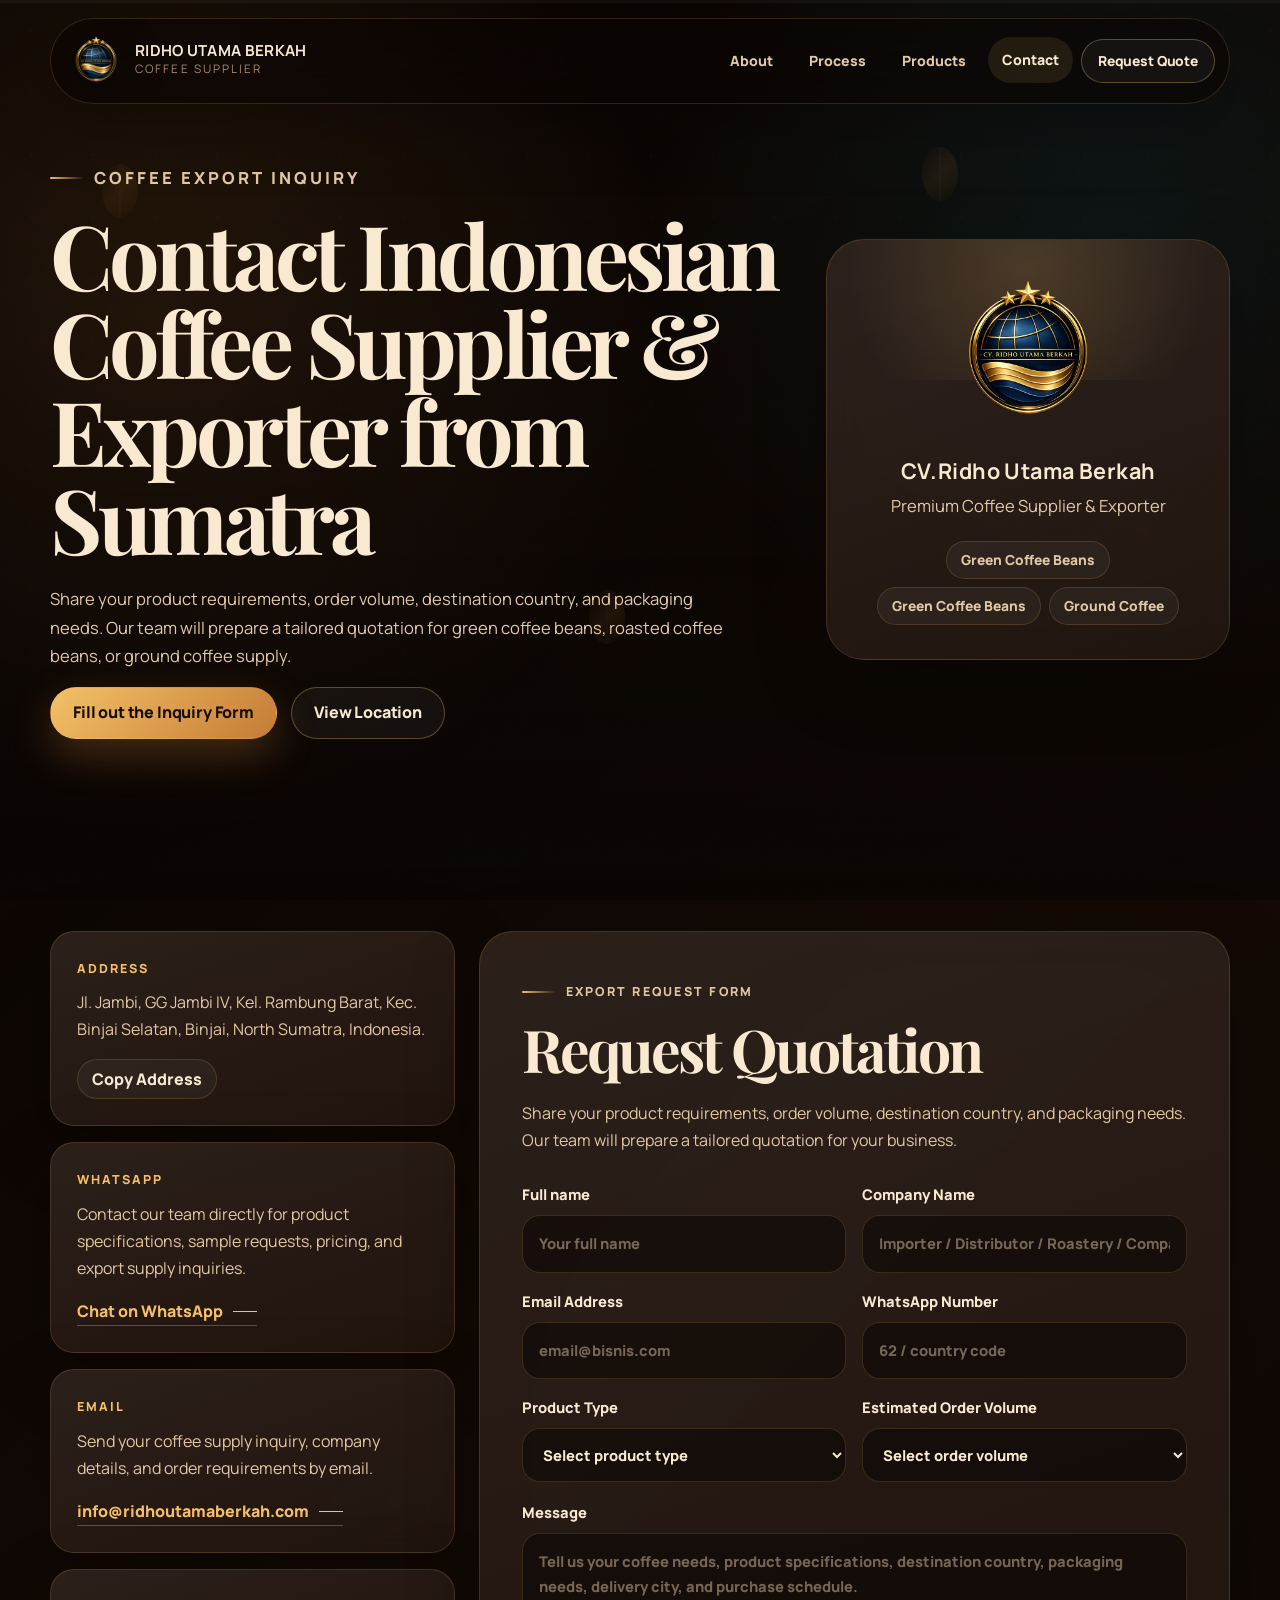
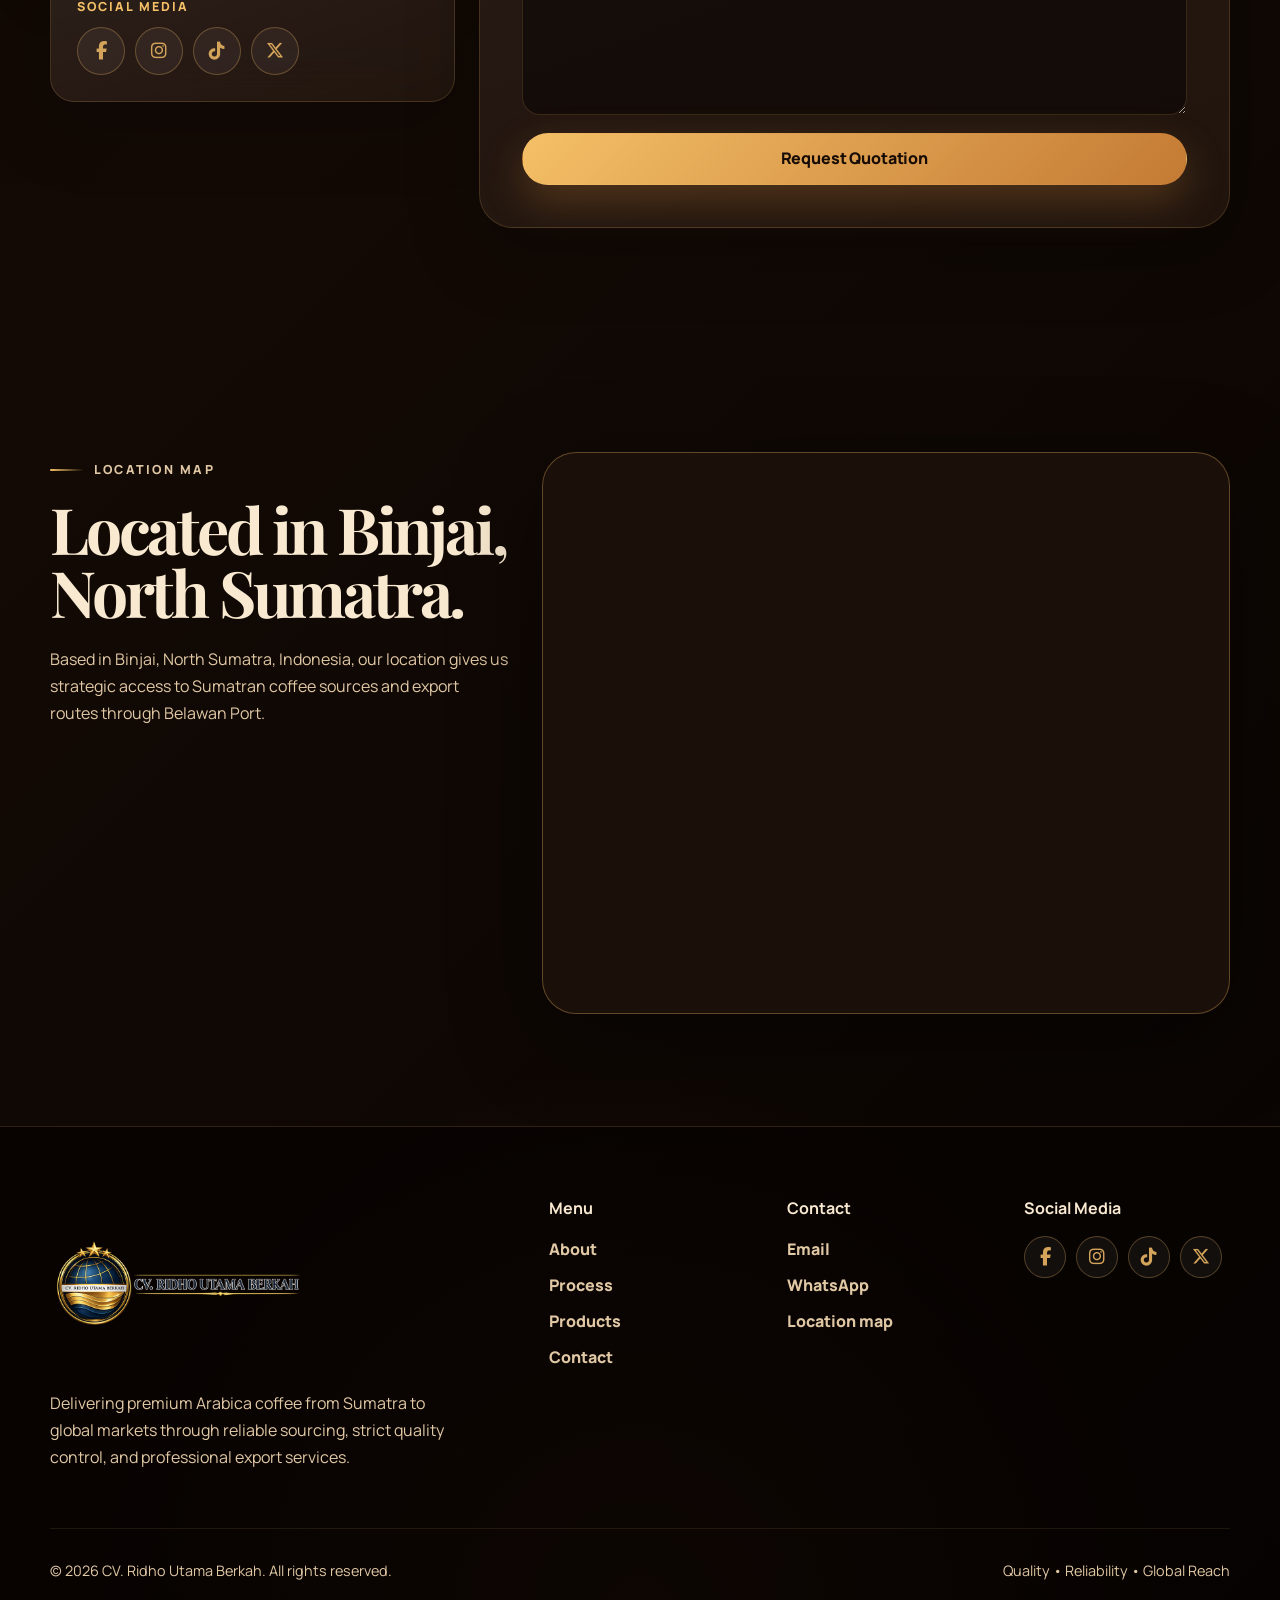
==== commit 0ec518d3: "Update contact.html" ====
--- a/contact.html
+++ b/contact.html
@@ -59,9 +59,9 @@
       </div>
       <div class="container page-hero-grid">
         <div data-reveal="up">
-          <p class="eyebrow"><span></span> Contact Sales</p>
+          <p class="eyebrow"><span></span> Coffee Export Inquiry</p>
           <h1>Contact Indonesian Coffee Supplier & Exporter from Sumatra</h1>
-          <p>Send your product details, order quantity, intended use, and delivery city. Our B2B inquiry form helps buyers request coffee supply information quickly and clearly.</p>
+          <p>Share your product requirements, order volume, destination country, and packaging needs. Our team will prepare a tailored quotation for green coffee beans, roasted coffee beans, or ground coffee supply.</p>
           <div class="hero-actions">
             <a class="btn btn-primary magnetic" href="#inquiry">Fill out the Inquiry Form</a>
             <a class="btn btn-ghost magnetic" href="#map">View Location</a>
@@ -69,12 +69,12 @@
         </div>
         <div class="contact-hero-card tilt-card" data-reveal="scale">
           <img src="assets/images/logo-mark.png" alt="Logo Ridho Utama Berkah" width="160" height="160">
-          <h2>Ridho Utama Berkah</h2>
-          <p>Premium Coffee Supplier & Distributor</p>
+          <h2> CV.Ridho Utama Berkah</h2>
+          <p>Premium Coffee Supplier & Exporter</p>
           <div class="mini-list">
-            <span>Green Bean</span>
-            <span>Roasted Bean</span>
-            <span>Cafe Supply</span>
+            <span>Green Coffee Beans</span>
+            <span>Green Coffee Beans</span>
+            <span>Ground Coffee</span>
           </div>
         </div>
       </div>
@@ -85,18 +85,18 @@
         <aside class="contact-sidebar" data-reveal="up">
           <div class="contact-card">
             <span>Address</span>
-            <p id="addressText">JL. Jambi, GG Jambi IV, Kel. Rambung Barat, Kec. Binjai Selatan, Kota Binjai, Sumatera Utara.</p>
+            <p id="addressText">Jl. Jambi, GG Jambi IV, Kel. Rambung Barat, Kec. Binjai Selatan, Binjai, North Sumatra, Indonesia.</p>
             <button class="copy-btn" type="button" data-copy="#addressText">Copy Address</button>
           </div>
           <div class="contact-card">
             <span>WhatsApp</span>
-            <p>Contact our team directly for product information, pricing, samples, and wholesale coffee supply.</p>
-            <a class="text-link" href="https://wa.me/6281234567890?text=Halo%20CV.%20Ridho%20Utama%20Berkah,%20saya%20ingin%20bertanya%20About%20supply%20kopi." target="_blank" rel="noopener">Chat WhatsApp</a>
+            <p>Contact our team directly for product specifications, sample requests, pricing, and export supply inquiries.</p>
+            <a class="text-link" href="https://wa.me/6281234567890?text=Halo%20CV.%20Ridho%20Utama%20Berkah,%20saya%20ingin%20bertanya%20About%20supply%20kopi." target="_blank" rel="noopener">Chat on WhatsApp</a>
           </div>
           <div class="contact-card">
             <span>Email</span>
-            <p>Send your coffee supply inquiry by email.</p>
-            <a class="text-link" href="mailto:info@domain-anda.com">info@domain-anda.com</a>
+            <p>Send your coffee supply inquiry, company details, and order requirements by email.</p>
+            <a class="text-link" href="mailto:info@domain-anda.com">info@ridhoutamaberkah.com</a>
           </div>
           <div class="contact-card">
             <span>Social Media</span>
@@ -110,9 +110,9 @@
         </aside>
 
         <section class="inquiry-panel" id="inquiry" data-reveal="up">
-          <p class="eyebrow"><span></span> B2B Inquiry Form</p>
+          <p class="eyebrow"><span></span> Export request form</p>
           <h2>Request Quotation</h2>
-          <p>Fill out the form below to request pricing, samples, product availability, or export information.</p>
+          <p>Share your product requirements, order volume, destination country, and packaging needs. Our team will prepare a tailored quotation for your business.</p>
 
           <form class="inquiry-form" name="coffee-inquiry" method="POST" action="success.html" data-netlify="true" netlify-honeypot="bot-field">
             <input type="hidden" name="form-name" value="coffee-inquiry">
@@ -126,49 +126,46 @@
                 <input type="text" name="name" placeholder="Your full name" required>
               </label>
               <label>
-                Business Name
-                <input type="text" name="business" placeholder="Cafe / Roastery / Reseller">
-              </label>
-              <label>
-                Email
+                Company Name
+                <input type="text" name="business" placeholder="Importer / Distributor / Roastery / Company">
+              </label>
+              <label>
+                Email Address
                 <input type="email" name="email" placeholder="email@bisnis.com" required>
               </label>
               <label>
-                WhatsApp
-                <input type="tel" name="phone" placeholder="08xxxxxxxxxx" required>
-              </label>
-              <label>
-                Product
+                WhatsApp Number
+                <input type="tel" name="phone" placeholder="62 / country code" required>
+              </label>
+              <label>
+                Product Type
                 <select name="product" id="productSelect" required>
-                  <option value="">Select product</option>
-                  <option>Green Bean</option>
-                  <option>Roasted Bean</option>
-                  <option>Sumatra Mandheling Green Bean</option>
-                  <option>Gayo Arabica</option>
-                  <option>Cafe Blend</option>
-                  <option>Wholesale Supply</option>
-                  <option>Custom Request</option>
+                  <option value="">Select product type</option>
+                  <option>Green Coffee Beans</option>
+                  <option>Roasted Coffee Beans</option>
+                  <option>Ground Coffee</option>
+                  <option>Custom Export Orders</option>
                 </select>
               </label>
               <label>
-                Order Estimate
+                Estimated Order Volume
                 <select name="quantity" required>
-                  <option value="">Select quantity</option>
-                  <option>Below 10 kg</option>
-                  <option>10 - 50 kg</option>
-                  <option>50 - 100 kg</option>
-                  <option>100 - 500 kg</option>
-                  <option>Above 500 kg</option>
+                  <option value="">Select order volume</option>
+                  <option>Sample Request</option>
+                  <option>Below 500 kg</option>
+                  <option>500 kg - 1 Ton</option>
+                  <option>1 - 5 Tons</option>
+                  <option>Container Scale</option>
                 </select>
               </label>
             </div>
 
             <label>
               Message
-              <textarea name="message" id="messageBox" rows="6" placeholder="Tell us your coffee needs, target roast/profile, delivery city, and purchase schedule."></textarea>
+              <textarea name="message" id="messageBox" rows="6" placeholder="Tell us your coffee needs, product specifications, destination country, packaging needs, delivery city, and purchase schedule."></textarea>
             </label>
 
-            <button class="btn btn-primary magnetic" type="submit">Send Inquiry</button>
+            <button class="btn btn-primary magnetic" type="submit">Request Quotation</button>
           </form>
         </section>
       </div>
@@ -178,8 +175,8 @@
       <div class="container map-layout">
         <div class="section-header" data-reveal="up">
           <p class="eyebrow"><span></span> Location map</p>
-          <h2>Our company is located in Binjai, North Sumatra.</h2>
-          <p>This map uses the company address query. For better accuracy, it can be replaced later with the official Google Maps business pin.</p>
+          <h2>Located in Binjai, North Sumatra.</h2>
+          <p>Based in Binjai, North Sumatra, Indonesia, our location gives us strategic access to Sumatran coffee sources and export routes through Belawan Port.</p>
         </div>
         <div class="map-frame large" data-reveal="scale">
           <iframe title="Location map Ridho Utama Berkah" loading="lazy" referrerpolicy="no-referrer-when-downgrade" src="https://www.google.com/maps?q=JL.%20Jambi%20GG%20Jambi%20IV%20Rambung%20Barat%20Binjai%20Selatan%20Kota%20Binjai%20Sumatera%20Utara&output=embed"></iframe>
@@ -192,7 +189,7 @@
     <div class="container footer-grid">
       <div class="footer-brand">
         <img src="assets/images/footer-logo.png" alt="Ridho Utama Berkah" width="220" height="56">
-        <p>Modern coffee distributor from North Sumatra for green bean, roasted bean, cafe supply, reseller, and wholesale needs.</p>
+        <p>Delivering premium Arabica coffee from Sumatra to global markets through reliable sourcing, strict quality control, and professional export services.</p>
       </div>
       <div>
         <h3>Menu</h3>
@@ -219,7 +216,7 @@
     </div>
     <div class="container footer-bottom">
       <p>&copy; <span id="year"></span> CV. Ridho Utama Berkah. All rights reserved.</p>
-      <p>Built for modern coffee distribution.</p>
+      <p>Quality • Reliability • Global Reach</p>
     </div>
   </footer>
 
